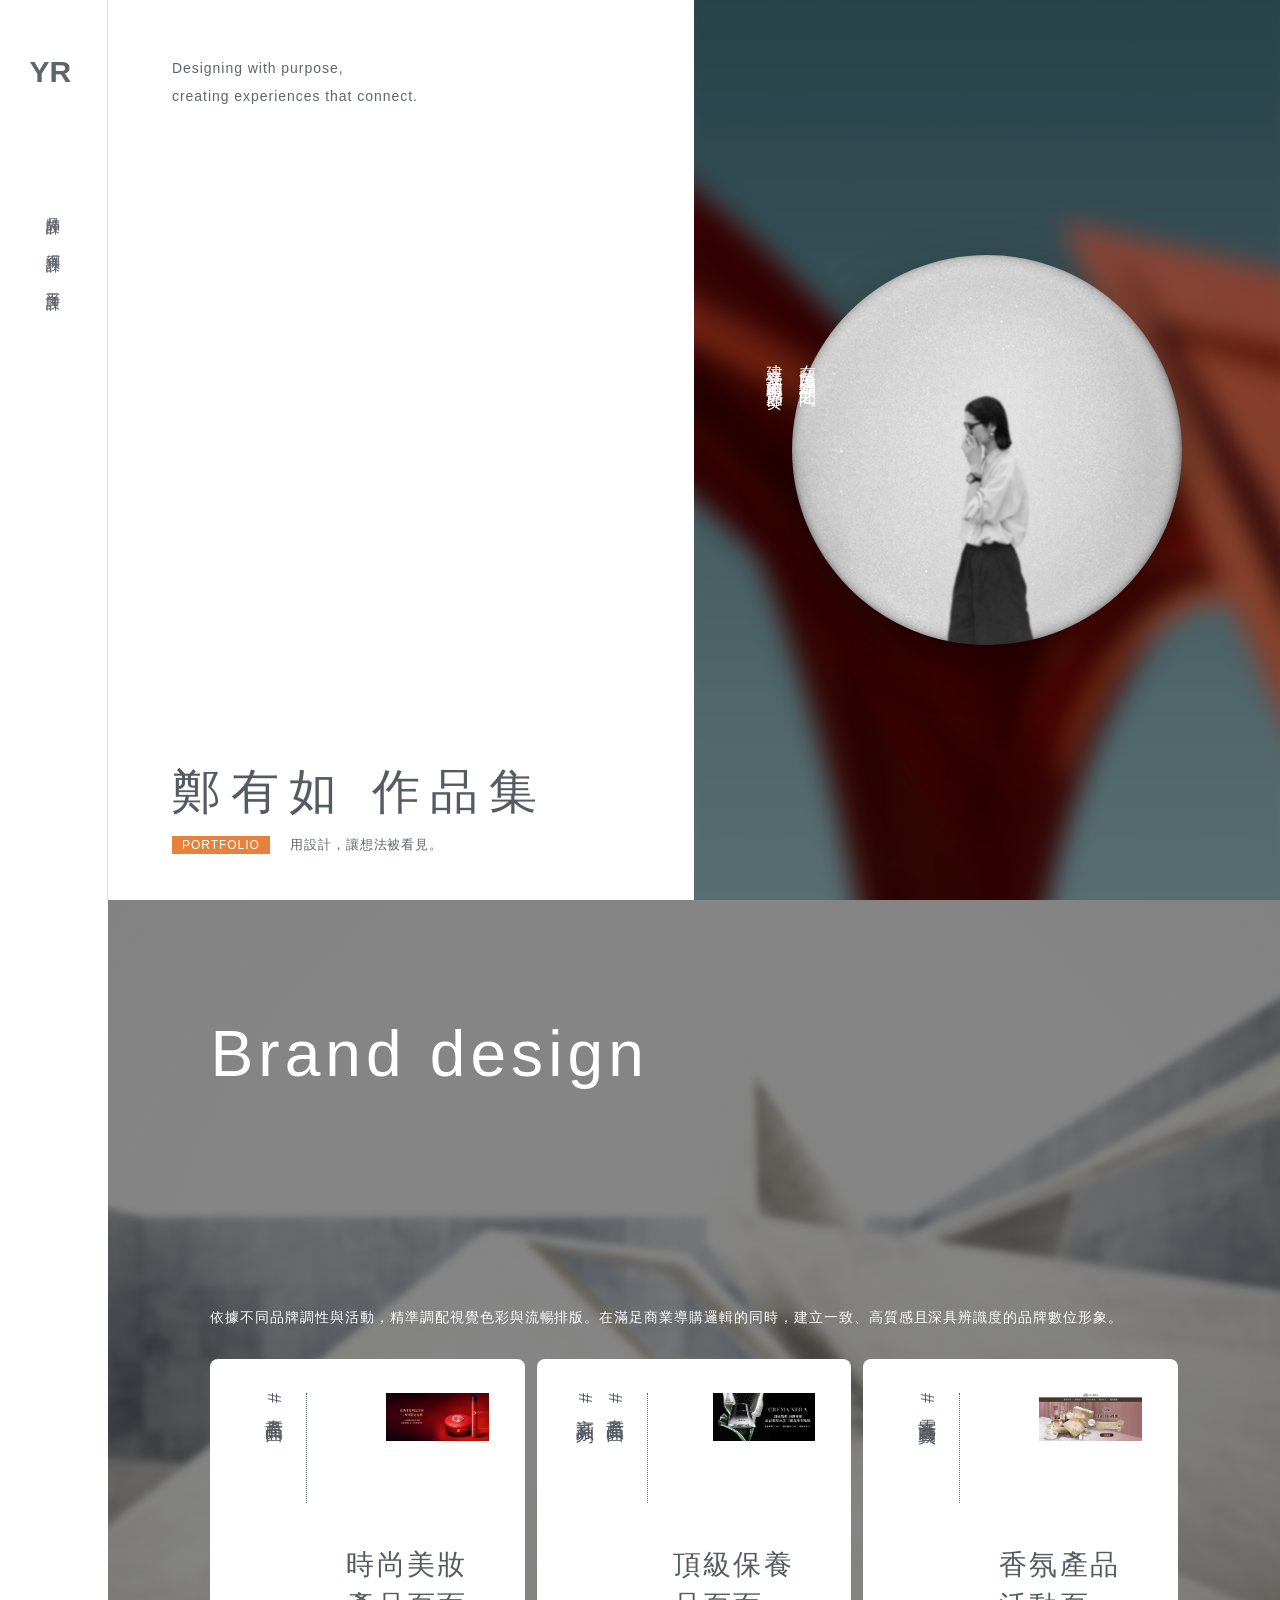
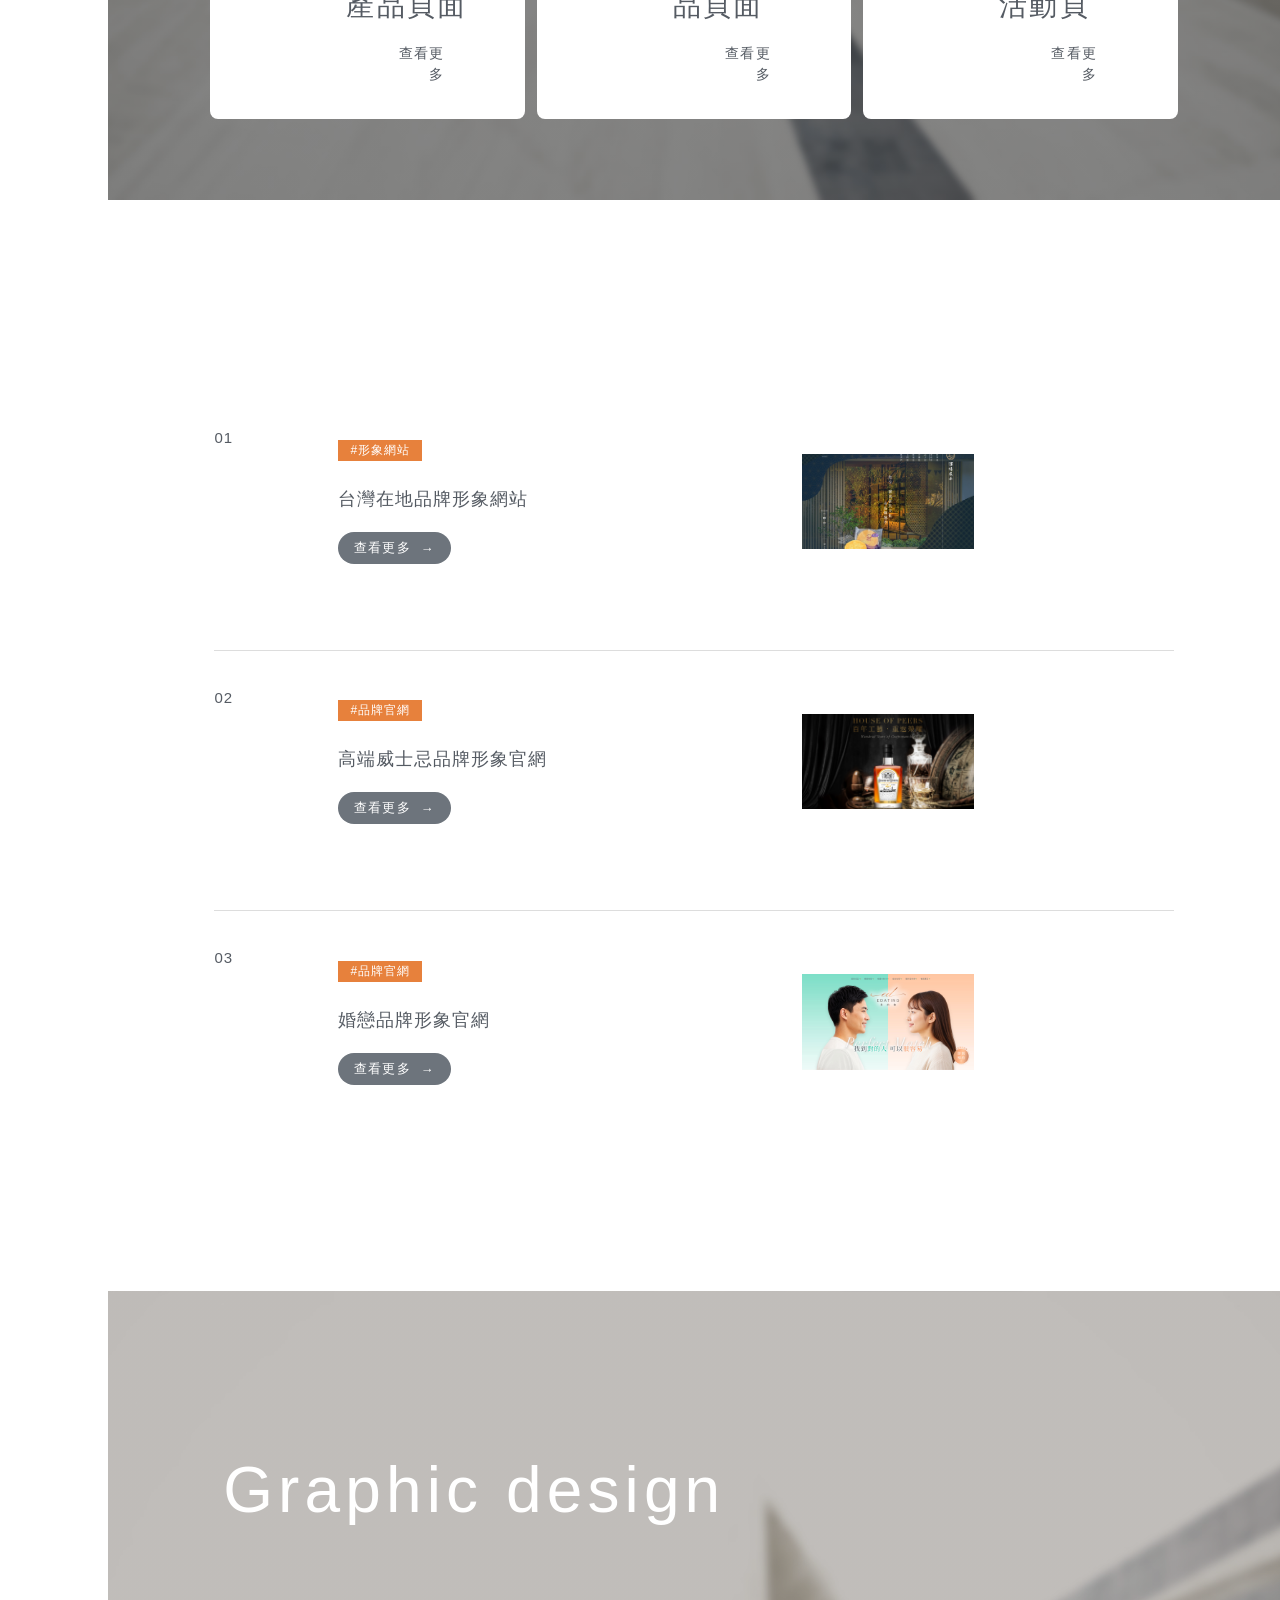
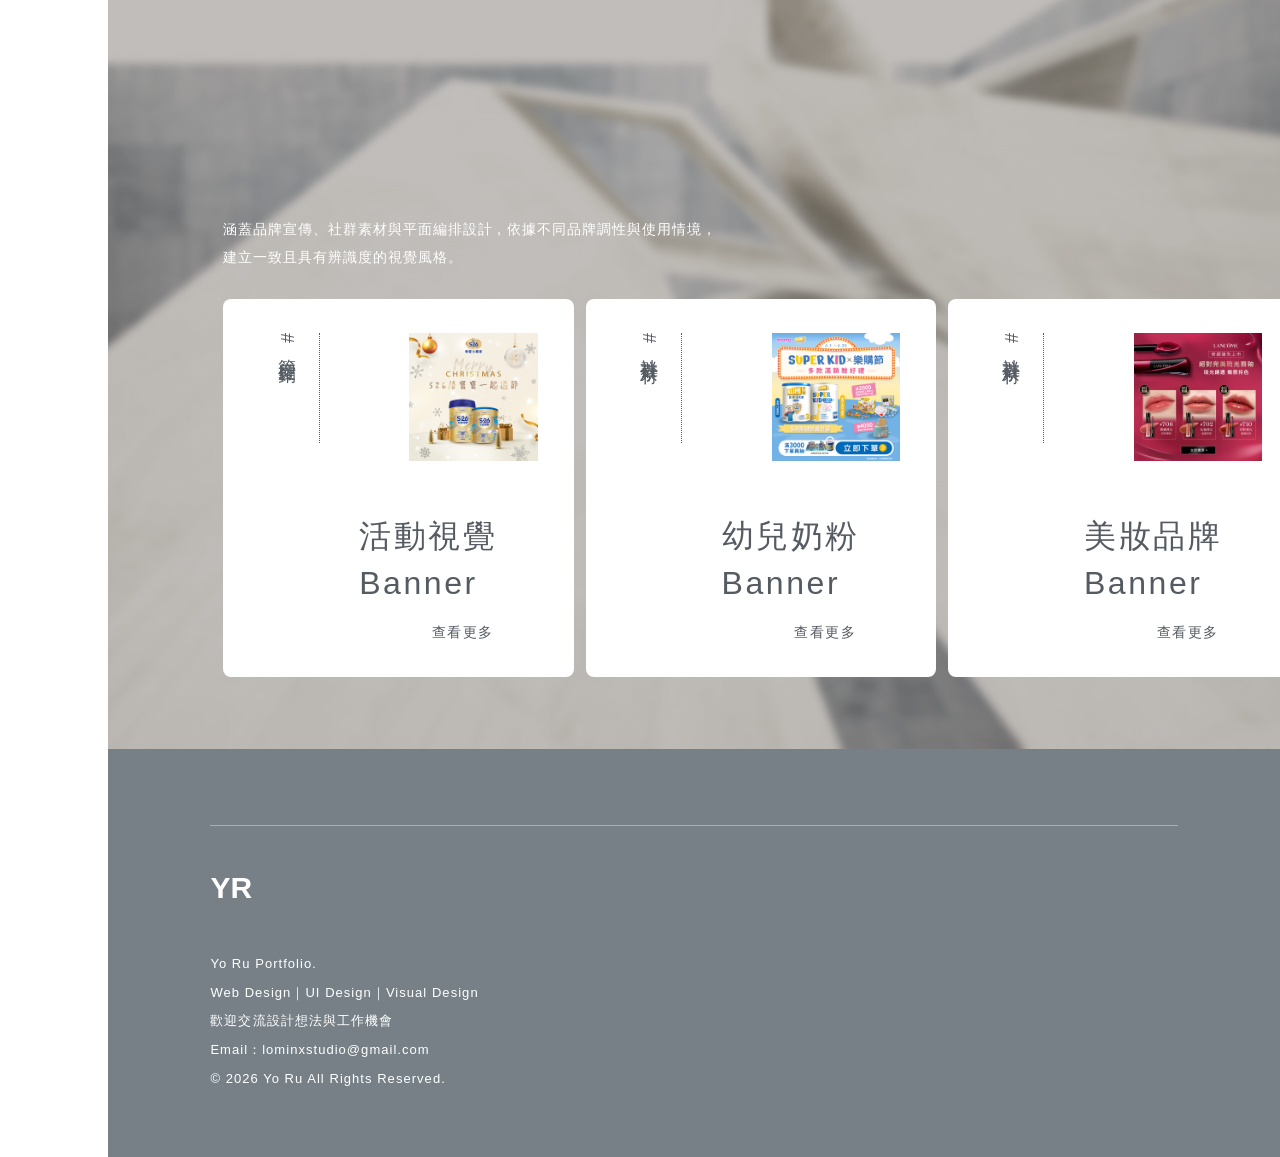
==== yoru/index.html @ e9224af8 "Add files via upload" ====
<!DOCTYPE html>
<html lang="zh-Hant">

<head>
    <meta charset="UTF-8" />
    <meta name="viewport" content="width=device-width, initial-scale=1.0" />
    <title>Yo Ru Portfolio</title>
    <link rel="stylesheet" href="css/framework.css">
    <link rel="stylesheet" href="css/home.css">
</head>

<body>
    <!-- Framework: Side Menu -->
    <aside class="side-nav">
        <div class="side-logo" aria-label="YR logo">
            <img src="../images/logo.svg" alt="YR" onerror="this.style.display='none'; this.nextElementSibling.style.display='inline-flex';">
            <span class="side-logo__fallback" style="display:none;">YR</span>
        </div>

        <nav class="side-nav__links">
            <a href="#brand-design">品牌設計</a>
            <a href="#web-design">網頁設計</a>
            <a href="#graphic-design">平面設計</a>
        </nav>

    </aside>

    <main class="page">
        <!-- S1：Hero -->
        <section class="section hero" id="about">
            <div class="hero-left">
                <div class="hero-lead">
                    Designing with purpose,<br>creating experiences that connect.
                </div>

                <div class="hero-logo">鄭有如 作品集</div>

                <div class="hero-info">
                    <b>PORTFOLIO</b>
                    <span>用設計，讓想法被看見。</span>
                </div>

                <div class="hero-about">
                    <h1 class="hero-about__title">
                        專注細節與美感的<br>網頁設計師
                    </h1>

                    <p>
                        我是一名專注於品牌視覺與網頁設計的設計師，擅長將美感與使用者體驗結合，打造兼具視覺吸引力與功能性的頁面。
                    </p>

                    <p>
                        熟悉 HTML、CSS 與基礎前端切版，能依照品牌調性規劃網頁版型、動態效果與互動細節，重視畫面的節奏感與整體一致性。
                    </p>

                    <p>
                        除了設計本身，我也持續學習 UI／UX、motion design 與數位趨勢，希望讓作品不只好看，更能有效傳達品牌價值。面對工作，我重視溝通與細節，並持續精進自己的技術與設計思維。
                    </p>
                </div>
            </div>

            <div class="hero-visual">
                <div class="hero-copy-vertical">
                    在留白與細節之間，<br>建立舒適的視覺節奏。
                </div>

                <div class="hero-main-img" aria-label="main visual"></div>
            </div>
        </section>

        <!-- S2：Brand design -->
        <section class="section design-section brand-design fade-up" id="brand-design">
            <h2 class="design-section__title">Brand design</h2>

            <div>
                <div class="design-section__desc fade-up">
                    依據不同品牌調性與活動，精準調配視覺色彩與流暢排版。在滿足商業導購邏輯的同時，建立一致、高質感且深具辨識度的品牌數位形象。
                </div>

                <div class="design-card-list" aria-label="Brand design list">
                    <!-- 01 -->
                    <article class="brand-card info-card fade-up" data-popup-mode="long" data-popup-title="時尚美妝產品頁面" data-popup-tags="#產品頁面" data-popup-price="時尚美妝產品頁面" data-popup-address="" data-popup-img="images/brand-01.jpg" data-popup-text="以品牌經典紅色作為主視覺核心，延伸產品特色與高級彩妝形象，規劃完整的頁面架構。透過產品展示、色號導覽、形象視覺與影片內容的整合，建立清晰的瀏覽動線，提升品牌識別度與產品吸引力。">
                        <div class="info-card__tags brand-card__tags">#產品頁面</div>
                        <div class="info-card__body brand-card__body">
                            <button type="button" class="info-card__image brand-card__image" data-popup-open aria-label="時尚美妝產品頁面 查看更多">
                                <img src="images/brand-cover-01.jpg" alt="時尚美妝產品頁面">
                            </button>
                            <div class="info-card__title brand-card__title">時尚美妝產品頁面</div>
                            <!-- <div class="info-card__meta brand-card__meta"></div> -->
                            <button type="button" class="info-card__link brand-card__link" data-popup-open>
                                查看更多<span class="info-card__link-icon">→</span>
                            </button>
                        </div>
                    </article>
                    <!-- 02 -->
                    <article class="brand-card info-card fade-up" data-popup-mode="long" data-popup-title="頂級保養品頁面" data-popup-tags="#產品頁面&#10;#高訂系列" data-popup-price="頂級保養品頁面" data-popup-address="" data-popup-img="images/brand-02.jpg" data-popup-text="整體以尊爵黑為主調，融合充滿科技感的流線綠光，完美襯托出品牌的高奢質感。從產品、核心成分與膠原數據的科學實證，到模特兒立體拉提的視覺化呈現，將醫學數據轉為質感視覺，精準擊中高端客群。">
                        <div class="info-card__tags brand-card__tags">#產品頁面<br>#高訂系列</div>
                        <div class="info-card__body brand-card__body">
                            <button type="button" class="info-card__image brand-card__image" data-popup-open aria-label="頂級保養品頁面 查看更多">
                                <img src="images/brand-cover-02.jpg" alt="頂級保養品頁面">
                            </button>
                            <div class="info-card__title brand-card__title">頂級保養品頁面</div>
                            <!-- <div class="info-card__meta brand-card__meta"></div> -->
                            <button type="button" class="info-card__link brand-card__link" data-popup-open>
                                查看更多<span class="info-card__link-icon">→</span>
                            </button>
                        </div>
                    </article>
                    <!-- 03 -->
                    <article class="brand-card info-card fade-up" data-popup-mode="long" data-popup-title="香氛產品活動頁" data-popup-tags="#電商活動頁" data-popup-price="香氛產品活動頁" data-popup-address="" data-popup-img="images/brand-03.jpg" data-popup-text="視覺延續品牌古典優雅風格，以細緻花卉與柔和金調烘托奢華感。排版採清晰的促銷導購邏輯：從頂部強烈吸睛的 618 限時優惠，到中段強打組合推薦、經典贈禮、植系髮肌與人氣沐浴系列，並透過統一的「立即搶購」按鈕優化使用者路徑，兼顧美感與實用導購。">
                        <div class="info-card__tags brand-card__tags">#電商活動頁</div>
                        <div class="info-card__body brand-card__body">
                            <button type="button" class="info-card__image brand-card__image" data-popup-open aria-label="香氛產品活動頁 查看更多">
                                <img src="images/brand-cover-03.jpg" alt="香氛產品活動頁">
                            </button>
                            <div class="info-card__title brand-card__title">香氛產品活動頁</div>
                            <!-- <div class="info-card__meta brand-card__meta"></div> -->
                            <button type="button" class="info-card__link brand-card__link" data-popup-open>
                                查看更多<span class="info-card__link-icon">→</span>
                            </button>
                        </div>
                    </article>
                </div>
            </div>
        </section>

        <!-- S3：Web design -->
        <section class="section design-section web-design" id="web-design">
            <h2 class="design-section__title fade-up">Web design</h2>

            <div class="web-design__panel">
                <!-- 01 -->
                <article class="web-work fade-up" data-popup-mode="long" data-popup-title="Web design 03" data-popup-tags="#形象網站" data-popup-price="台灣在地品牌形象網站" data-popup-address="" data-popup-img="images/project-01.jpg" data-popup-text="以深邃的藍色調搭配質感金調，烘托品牌深厚內斂的在地文化意蘊。排版由品牌概述、字體與色彩規範等設計系統切入，接續桌機與手機版的完整呈現。流暢的圖文錯落編排，在傳遞傳統與現代交融的品牌故事時，更建立起兼具美感與一致性的數位品牌形象。">
                    <div class="web-work__num">01</div>

                    <div class="web-work__text">
                        <div class="web-work__tag">#形象網站</div>
                        <div class="web-work__name">台灣在地品牌形象網站</div>
                        <a href="#" class="web-work__more" data-popup-open aria-label="台灣在地品牌形象網站 查看更多">查看更多<span>→</span></a>
                    </div>

                    <div class="web-work__media">
                        <!-- <div class="web-work__location"></div> -->
                        <div class="web-work__images">
                            <img src="images/project-cover-01.jpg" alt="台灣在地品牌形象網站封面">

                        </div>
                    </div>
                </article>

                <!-- 02 -->
                <article class="web-work fade-up" data-popup-mode="long" data-popup-title="Web design 02" data-popup-tags="#品牌官網" data-popup-price="高端威士忌品牌形象官網" data-popup-address="" data-popup-img="images/project-02.jpg" data-popup-text="以深色劇院式場景結合金色細節，營造尊貴神秘的品牌氛圍。透過品牌起源、釀造工藝、風味特色與產品展示等區塊，引導使用者深入認識威士忌文化。整體視覺以高質感攝影與典雅排版呈現，強化品牌價值與收藏級精品形象，提升瀏覽體驗與購買意願。">
                    <div class="web-work__num">02</div>

                    <div class="web-work__text">
                        <div class="web-work__tag">#品牌官網</div>
                        <div class="web-work__name">高端威士忌品牌形象官網</div>
                        <a href="#" class="web-work__more" data-popup-open aria-label="高端威士忌品牌形象官網 查看更多">查看更多<span>→</span></a>
                    </div>

                    <div class="web-work__media">
                        <!-- <div class="web-work__location"></div> -->
                        <div class="web-work__images">
                            <img src="images/project-cover-02.jpg" alt="高端威士忌品牌形象官網封面">
                        </div>
                    </div>
                </article>
                <!-- 03 -->
                <article class="web-work fade-up" data-popup-mode="long" data-popup-title="Web design 01" data-popup-tags="#品牌官網" data-popup-price="婚戀品牌形象官網" data-popup-address="" data-popup-img="images/project-03.jpg" data-popup-text="以柔和的莫蘭迪色系與大量留白作為視覺基調，結合會員服務、活動資訊與品牌理念，打造兼具信任感與親和力的婚戀品牌官網。透過清晰的資訊架構與舒適的瀏覽節奏，提升使用者對品牌的認同與服務理解。">
                    <div class="web-work__num">03</div>

                    <div class="web-work__text">
                        <div class="web-work__tag">#品牌官網</div>
                        <div class="web-work__name">婚戀品牌形象官網</div>
                        <a href="#" class="web-work__more" data-popup-open aria-label="婚戀品牌形象官網 查看更多">查看更多<span>→</span></a>
                    </div>

                    <div class="web-work__media">
                        <!-- <div class="web-work__location"></div> -->
                        <div class="web-work__images">
                            <img src="images/project-cover-03.jpg" alt="婚戀品牌形象官網封面">
                        </div>
                    </div>
                </article>


            </div>
        </section>

        <!-- S4：Graphic design -->
        <section class="section design-section banner-design" id="graphic-design">
            <h2 class="design-section__title fade-up">Graphic design</h2>

            <div class="design-section__desc fade-up">
                涵蓋品牌宣傳、社群素材與平面編排設計，依據不同品牌調性與使用情境，<br>建立一致且具有辨識度的視覺風格。
            </div>

            <div class="banner-design__carousel" aria-label="Graphic design slider">
                <div class="banner-design__list">
                    <!-- 01 -->
                    <article class="banner-card info-card fade-up" data-popup-title="活動視覺 Banner" data-popup-tags="#節慶行銷" data-popup-price="活動視覺 Banner" data-popup-address="" data-popup-img="images/banner-01.jpg" data-popup-text="運用品牌代表性的金色系結合聖誕節慶元素，建立高質感且溫暖的視覺氛圍。透過產品主體聚焦、留白配置與層次化裝飾素材，提升畫面閱讀性，同時強化品牌形象。">
                        <div class="info-card__tags banner-card__tags">#節慶行銷</div>
                        <div class="info-card__body banner-card__body">
                            <button type="button" class="info-card__image banner-card__image" data-popup-open aria-label="活動視覺 Banner 查看更多">
                                <img src="images/banner-01.jpg" alt="活動視覺 Banner">
                            </button>
                            <div class="info-card__title banner-card__title">活動視覺 Banner</div>
                            <!-- <div class="info-card__meta banner-card__meta">Campaign visual</div> -->
                            <button type="button" class="info-card__link banner-card__link" data-popup-open>
                                查看更多<span class="info-card__link-icon">→</span>
                            </button>
                        </div>
                    </article>
                    <!-- 02 -->
                    <article class="banner-card info-card fade-up" data-popup-title="幼兒奶粉 Banner" data-popup-tags="#社群素材" data-popup-price="幼兒奶粉 Banner" data-popup-address="" data-popup-img="images/banner-02.jpg" data-popup-text="以柔和配色與乾淨編排，建立安心、溫和的母嬰品牌形象。">
                        <div class="info-card__tags banner-card__tags">#社群素材</div>
                        <div class="info-card__body banner-card__body">
                            <button type="button" class="info-card__image banner-card__image" data-popup-open aria-label="幼兒奶粉 Banner 查看更多">
                                <img src="images/banner-02.jpg" alt="幼兒奶粉 Banner">
                            </button>
                            <div class="info-card__title banner-card__title">幼兒奶粉 Banner</div>
                            <!-- <div class="info-card__meta banner-card__meta">Campaign visual</div> -->
                            <button type="button" class="info-card__link banner-card__link" data-popup-open>
                                查看更多<span class="info-card__link-icon">→</span>
                            </button>
                        </div>
                    </article>
                    <!-- 03 -->
                    <article class="banner-card info-card fade-up" data-popup-title="美妝品牌 Banner" data-popup-tags="#社群素材" data-popup-price="美妝品牌 Banner" data-popup-address="" data-popup-img="images/banner-03.jpg" data-popup-text="以產品主色延伸整體視覺氛圍，透過產品聚焦、資訊編排與層級規劃，強化活動訊息傳達，提升品牌辨識度與購買意願。">
                        <div class="info-card__tags banner-card__tags">#社群素材</div>
                        <div class="info-card__body banner-card__body">
                            <button type="button" class="info-card__image banner-card__image" data-popup-open aria-label="美妝品牌 Banner 查看更多">
                                <img src="images/banner-03.jpg" alt="美妝品牌 Banner">
                            </button>
                            <div class="info-card__title banner-card__title">美妝品牌 Banner</div>
                            <!-- <div class="info-card__meta banner-card__meta">SNS advertising</div> -->
                            <button type="button" class="info-card__link banner-card__link" data-popup-open>
                                查看更多<span class="info-card__link-icon">→</span>
                            </button>
                        </div>
                    </article>
                </div>

                <div class="banner-slider-controls" aria-label="Graphic design slider controls">
                    <button type="button" class="banner-slider-btn" data-banner-prev aria-label="上一則">←</button>
                    <button type="button" class="banner-slider-btn" data-banner-next aria-label="下一則">→</button>
                </div>
            </div>
        </section>

        <!-- S5：Framework: Footer -->
        <footer class="footer" id="contact">
            <div class="footer__inner">
                <div class="footer__logo">

                    <img src="../images/logo.svg" alt="YR" onerror="this.style.display='none'; this.nextElementSibling.style.display='inline-flex';">
                    <span class="side-logo__fallback" style="display:none;">YR</span>
                </div>

                <p class="footer__small">Yo Ru Portfolio.</p>

                <p class="footer__small">Web Design｜UI Design｜Visual Design</p>

                <p class="footer__small">歡迎交流設計想法與工作機會</p>

                <p class="footer__small">Email：lominxstudio@gmail.com</p>

                <p class="footer__small">© 2026 Yo Ru All Rights Reserved.</p>

            </div>
        </footer>
    </main>

    <div class="popup" id="designPopup" aria-hidden="true" role="dialog" aria-modal="true" aria-labelledby="designPopupTitle">
        <div class="popup__overlay" data-popup-close></div>
        <div class="popup__panel" role="document">
            <button type="button" class="popup__close" data-popup-close aria-label="關閉">×</button>
            <div class="popup__grid">
                <img class="popup__img" src="" alt="">
                <div class="popup__body">
                    <div class="popup__tag"></div>
                    <div class="popup__title" id="designPopupTitle"></div>
                    <div class="popup__meta"></div>
                    <div class="popup__text"></div>
                </div>
            </div>
        </div>
    </div>

    <button type="button" class="back-to-top" aria-label="回到最上方">↑</button>

    <script>
        const hero = document.querySelector(".hero");

        function toggleHeroAbout() {
            if (!hero) return;
            const y = window.scrollY || window.pageYOffset;
            hero.classList.toggle("is-open", y > 80);
        }

        window.addEventListener("scroll", toggleHeroAbout, {
            passive: true
        });
        toggleHeroAbout();

        const fadeItems = document.querySelectorAll(".fade-up");
        fadeItems.forEach((item) => item.classList.add("is-show"));

        if ("IntersectionObserver" in window) {
            const fadeObserver = new IntersectionObserver((entries) => {
                entries.forEach((entry) => {
                    if (entry.isIntersecting) entry.target.classList.add("is-show");
                });
            }, {
                threshold: 0.18
            });

            fadeItems.forEach((item) => fadeObserver.observe(item));
        }

        const popup = document.getElementById("designPopup");
        const popupImg = popup ? popup.querySelector(".popup__img") : null;
        const popupTag = popup ? popup.querySelector(".popup__tag") : null;
        const popupTitle = popup ? popup.querySelector(".popup__title") : null;
        const popupMeta = popup ? popup.querySelector(".popup__meta") : null;
        const popupText = popup ? popup.querySelector(".popup__text") : null;

        function setPopupText(el, value) {
            if (!el) return;
            el.textContent = value || "";
        }

        const detailCardSelector = ".info-card, .web-work[data-popup-title]";

        function openDetailPopup(card) {
            if (!popup || !card) return;

            const isLong = card.dataset.popupMode === "long";
            popup.classList.toggle("popup--long", isLong);

            if (popupImg) {
                const cardImage = card.querySelector("img");
                const fallbackImgSrc = cardImage ? cardImage.getAttribute("src") : "";
                popupImg.src = card.dataset.popupImg || fallbackImgSrc || "";
                popupImg.alt = card.dataset.popupTitle || "詳細画像";
            }

            setPopupText(popupTag, card.dataset.popupTags);
            setPopupText(popupTitle, card.dataset.popupPrice || card.dataset.popupTitle);
            setPopupText(popupMeta, card.dataset.popupAddress);
            setPopupText(popupText, card.dataset.popupText);

            popup.classList.add("is-open");
            popup.setAttribute("aria-hidden", "false");
            document.body.classList.add("is-modal-open");
        }

        function closeDetailPopup() {
            if (!popup) return;
            popup.classList.remove("is-open", "popup--long");
            popup.setAttribute("aria-hidden", "true");
            document.body.classList.remove("is-modal-open");
        }

        document.addEventListener("click", (event) => {
            const closeBtn = event.target.closest("[data-popup-close]");
            if (closeBtn) {
                event.preventDefault();
                closeDetailPopup();
                return;
            }

            const trigger = event.target.closest("[data-popup-open]");
            if (trigger) {
                event.preventDefault();
                const card = trigger.closest(detailCardSelector);
                openDetailPopup(card);
                return;
            }

            const card = event.target.closest(detailCardSelector);
            if (card && !event.target.closest("a, .banner-slider-btn")) {
                event.preventDefault();
                openDetailPopup(card);
            }
        });

        document.addEventListener("keydown", (event) => {
            if (event.key === "Escape") closeDetailPopup();
        });

        const bannerList = document.querySelector(".banner-design__list");
        const bannerPrev = document.querySelector("[data-banner-prev]");
        const bannerNext = document.querySelector("[data-banner-next]");

        function slideBanner(direction) {
            if (!bannerList) return;
            const card = bannerList.querySelector(".banner-card");
            const cardWidth = card ? card.getBoundingClientRect().width + 14 : bannerList.clientWidth * .86;
            bannerList.scrollBy({
                left: direction * cardWidth,
                behavior: "smooth"
            });
        }

        if (bannerPrev) {
            bannerPrev.addEventListener("click", (event) => {
                event.preventDefault();
                event.stopPropagation();
                slideBanner(-1);
            });
        }

        if (bannerNext) {
            bannerNext.addEventListener("click", (event) => {
                event.preventDefault();
                event.stopPropagation();
                slideBanner(1);
            });
        }

        const backToTop = document.querySelector(".back-to-top");

        function toggleBackToTop() {
            if (!backToTop) return;
            backToTop.classList.toggle("is-show", window.scrollY > 420);
        }

        window.addEventListener("scroll", toggleBackToTop, {
            passive: true
        });
        toggleBackToTop();

        if (backToTop) {
            backToTop.addEventListener("click", () => {
                window.scrollTo({
                    top: 0,
                    behavior: "smooth"
                });
            });
        }
    </script>
</body>

</html>
---- yoru/css/framework.css ----
:root {
    --side-w: 108px;
    --gray: #5f656d;
    --light-gray: #f4f4f4;
    --line: #dddddd;
    --footer: #778087;
    --dark: #1e2226;
    --radius: 8px;
}

* {
    box-sizing: border-box;
}

html {
    scroll-behavior: smooth;
}

body {
    margin: 0;
    font-family: "Noto Sans TC", "Noto Sans JP", "Microsoft JhengHei", sans-serif;
    color: var(--gray);
    background: #fff;
    letter-spacing: 0.06em;
}

::selection {
    /* background: #e7813c; */
    background: #e8965f;
    color: #fff;
    text-shadow: none;
}

::-moz-selection {
    /* background: #e7813c; */
    background: #e8965f;
    color: #fff;
    text-shadow: none;
}

a {
    color: inherit;
    text-decoration: none;
}

img {
    max-width: 100%;
    display: block;
}

button {
    font: inherit;
    color: inherit;
}


/* =========================
   Framework: side navigation
========================= */

.side-nav {
    position: fixed;
    inset: 0 auto 0 0;
    width: var(--side-w);
    background: rgba(255, 255, 255, .9);
    border-right: 1px solid var(--line);
    z-index: 50;
    display: flex;
    flex-direction: column;
    align-items: center;
}

.side-logo {
    width: auto;
    margin-top: 48px;
}

.side-logo img {
    width: 100%;
    height: auto;
}

.side-logo__fallback {
    width: 48px;
    height: 48px;
    /* color: var(--gray); */
    font-size: 30px;
    line-height: 48px;
    text-align: center;
    font-weight: 700;
    letter-spacing: 0;
}

.side-nav__links {
    margin-top: 110px;
    display: flex;
    flex-direction: column;
    align-items: center;
    gap: 34px;
}

.side-nav__links a {
    writing-mode: vertical-rl;
    font-size: 14px;
    line-height: 1;
    position: relative;
    transition: color .3s ease;
}

.side-nav__links a::after {
    content: "";
    position: absolute;
    right: -9px;
    top: 0;
    width: 1px;
    height: 0;
    /* background: var(--gray); */
    background: #e7813c;
    transition: height .35s ease;
}

.side-nav__links a:hover {
    color: #222;
}

.side-nav__links a:hover::after {
    height: 100%;
}


/* .line-link {
    margin-top: auto;
    margin-bottom: 42px;
    font-size: 11px;
    color: #222;
    text-align: center;
} */


/* .line-link::before {
    content: "💬";
    display: block;
    font-size: 18px;
    line-height: 1;
    margin-bottom: 6px;
} */


/* =========================
   Framework: page / footer / top button
========================= */

.page {
    padding-left: var(--side-w);
}

.section {
    min-height: 100vh;
    position: relative;
}

.footer {
    background: var(--footer);
    color: #fff;
    padding: 76px 8vw 64px;
}

.footer__inner {
    width: min(1180px, 100%);
    margin: 0 auto;
    border-top: 1px solid rgba(255, 255, 255, .36);
    padding-top: 38px;
}

.footer__logo {
    width: min(280px, 52vw);
    margin-bottom: 38px;
}

.footer__logo img {
    width: 100%;
    height: auto;
}

.footer__small {
    margin: 0;
    font-size: 13px;
    line-height: 2.2;
    letter-spacing: .08em;
    white-space: pre-line;
}

.back-to-top {
    position: fixed;
    right: 26px;
    bottom: 26px;
    width: 48px;
    height: 48px;
    border: 0;
    border-radius: 50%;
    background: #6d747c;
    color: #fff;
    font-size: 24px;
    line-height: 1;
    display: flex;
    align-items: center;
    justify-content: center;
    cursor: pointer;
    opacity: 0;
    visibility: hidden;
    transform: translateY(14px);
    transition: opacity .3s ease, visibility .3s ease, transform .3s ease;
    z-index: 80;
}

.back-to-top.is-show {
    opacity: 1;
    visibility: visible;
    transform: translateY(0);
}

.back-to-top:hover {
    transform: translateY(-3px);
}

@media (max-width: 1180px) {
     :root {
        --side-w: 84px;
    }
}

@media (max-width: 900px) {
     :root {
        --side-w: 0px;
    }
    .side-nav {
        width: 100%;
        height: 64px;
        flex-direction: row;
        justify-content: flex-start;
        gap: 26px;
        padding: 0 22px;
        border-right: 0;
        border-bottom: 1px solid var(--line);
    }
    .side-logo {
        width: 92px;
        margin-top: 0;
        flex: 0 0 auto;
    }
    .side-nav__links {
        margin-top: 0;
        flex-direction: row;
        justify-content: flex-end;
        gap: 16px;
        flex: 1;
        overflow-x: auto;
        white-space: nowrap;
        scrollbar-width: none;
    }
    .side-nav__links::-webkit-scrollbar {
        display: none;
    }
    .side-nav__links a {
        writing-mode: initial;
        font-size: 12px;
    }
    .side-nav__links a::after {
        right: auto;
        left: 0;
        top: auto;
        bottom: -6px;
        width: 0;
        height: 1px;
    }
    .side-nav__links a:hover::after {
        width: 100%;
        height: 1px;
    }
    /* .line-link {
        display: none;
    } */
    .page {
        padding-left: 0;
        padding-top: 64px;
    }
    .footer {
        padding: 58px 24px 52px;
    }
    /* 增加 */
    .side-nav {
        position: fixed;
        left: 0;
        top: 0;
        z-index: 9999;
        pointer-events: auto;
    }
    .side-nav__links {
        position: relative;
        z-index: 10000;
        pointer-events: auto;
    }
    .side-nav__links a {
        display: block;
        pointer-events: auto;
        padding: 10px 0;
    }
    .page {
        position: relative;
        z-index: 1;
    }
}

@media (max-width: 560px) {
    .side-nav {
        gap: 14px;
        padding: 0 16px;
    }
    .side-logo {
        width: 78px;
    }
    .side-nav__links {
        gap: 14px;
    }
    .side-nav__links a:nth-child(n+4) {
        display: none;
    }
    .back-to-top {
        right: 18px;
        bottom: 18px;
        width: 44px;
        height: 44px;
    }
    .footer__logo {
        margin-left: auto;
        margin-right: auto;
    }
    .footer__small {
        text-align: center;
    }
}
---- yoru/css/home.css ----
:root {
    --hero-blur: url("../images/hero-blur.jpg");
    --hero-clear: url("../images/hero-clear.jpg");
    --brand-bg: url("../images/project-bg.jpg");
    --web-bg: url("../images/project-bg.jpg");
    --banner-bg: url("../images/place-bg.jpg");
}

.btn-pill {
    display: inline-flex;
    align-items: center;
    justify-content: space-between;
    min-width: 330px;
    height: 56px;
    padding: 0 28px;
    border-radius: 999px;
    background: #6d747c;
    color: #fff;
    font-size: 14px;
    letter-spacing: .08em;
}

.btn-pill span:last-child {
    width: 28px;
    height: 20px;
    border-radius: 999px;
    background: #fff;
    color: #6d747c;
    display: inline-flex;
    align-items: center;
    justify-content: center;
    font-size: 14px;
}


/* =========================
   Hero
========================= */

.hero {
    height: 100vh;
    display: grid;
    grid-template-columns: 50% 50%;
    overflow: hidden;
}

.hero-left {
    position: relative;
    padding: 54px 7vw 80px 5vw;
    background: #fff;
}

.hero-lead {
    font-size: 14px;
    line-height: 2;
    transition: opacity .7s ease, transform .7s ease;
}

.hero-logo {
    position: absolute;
    left: 5vw;
    bottom: 84px;
    /* font-size: clamp(44px, 6vw, 80px); */
    font-size: clamp(32px, 4.8vw, 48px);
    font-weight: 300;
    letter-spacing: .22em;
    color: #555b63;
    line-height: 1;
    transition: opacity .7s ease, transform .7s ease;
}

.hero-info {
    position: absolute;
    left: 5vw;
    bottom: 46px;
    display: flex;
    gap: 20px;
    align-items: center;
    font-size: 13px;
    transition: opacity .7s ease, transform .7s ease;
}

.hero-info b {
    /* background: #5f656d; */
    background: #e7813c;
    color: #fff;
    padding: 2px 10px;
    font-weight: 400;
    font-size: 12px;
}

.hero-about {
    position: absolute;
    left: 17vw;
    top: 22vh;
    width: min(420px, 48vw);
    opacity: 0;
    transform: translateY(36px);
    pointer-events: none;
    transition: opacity .8s ease, transform .8s ease;
}

.hero-about__title {
    font-size: clamp(22px, 2vw, 32px);
    font-weight: 400;
    line-height: 1.9;
    letter-spacing: .12em;
    margin: 0 0 58px;
    color: #555b63;
}

.hero-about__title span {
    display: block;
}

.hero-about p {
    font-size: 14px;
    line-height: 2.25;
    margin: 0 0 28px;
}

.hero.is-open .hero-lead,
.hero.is-open .hero-logo,
.hero.is-open .hero-info {
    opacity: 0;
    transform: translateY(-28px);
    pointer-events: none;
}

.hero.is-open .hero-about {
    opacity: 1;
    transform: translateY(0);
    pointer-events: auto;
}

.hero-visual {
    position: relative;
    overflow: hidden;
    min-height: 100vh;
    display: flex;
    align-items: center;
    justify-content: center;
    color: #fff;
}

.hero-visual::before {
    content: "";
    position: absolute;
    inset: 0;
    background-image: url(../images/kv-01.jpg);
    background-size: cover;
    background-position: center;
    filter: blur(12px);
    transform: scale(1.08);
}

.hero-visual::after {
    content: "";
    position: absolute;
    inset: 0;
    background: rgba(0, 0, 0, .48);
}

.hero-copy-vertical {
    position: absolute;
    left: 11%;
    top: 42%;
    transform: translateY(-50%);
    z-index: 9;
    writing-mode: vertical-rl;
    font-size: 17px;
    line-height: 1.95;
    letter-spacing: .22em;
}

.hero-main-img {
    position: relative;
    z-index: 2;
    width: min(39vw, 390px);
    aspect-ratio: 1 / 1;
    background-image: url(../images/pic.jpg);
    background-size: cover;
    background-position: center;
    border-radius: 999px;
    box-shadow: 0 20px 50px rgba(0, 0, 0, .35);
}


/* .hero-location {
    position: absolute;
    right: 7%;
    bottom: 8%;
    z-index: 2;
    font-size: 14px;
    line-height: 2;
    text-align: right;
} */


/* .hero-location::after {
    content: "";
    display: inline-block;
    width: 60px;
    height: 1px;
    background: #fff;
    margin-left: 16px;
    vertical-align: middle;
} */


/* =========================
   Shared design sections
========================= */

.design-section {
    min-height: 100vh;
    color: #fff;
}

.design-section__title {
    font-size: clamp(42px, 5vw, 72px);
    font-weight: 300;
    letter-spacing: .08em;
    margin: 0;
}

.design-section__desc {
    max-width: 980px;
    margin: 0 0 28px;
    font-size: 14px;
    line-height: 2;
    color: #fff;
}

.design-card-list {
    width: min(1320px, 100%);
    margin: 0 auto;
    display: grid;
    grid-template-columns: repeat(3, minmax(0, 1fr));
    gap: 12px;
}

.info-card {
    min-height: 360px;
    background: #fff;
    color: #555b63;
    border-radius: 8px;
    padding: 34px 36px;
    display: grid;
    grid-template-columns: 72px minmax(0, 1fr);
    gap: 28px;
    align-items: start;
    transition: background-color .35s ease, color .35s ease, transform .35s ease, box-shadow .35s ease;
}

.info-card:hover {
    /* background: #778087; */
    background: #e7813c;
    color: #fff;
    transform: translateY(-4px);
    box-shadow: 0 18px 44px rgba(0, 0, 0, .18);
}

.info-card:hover .info-card__title,
.info-card:hover .info-card__meta,
.info-card:hover .info-card__tags,
.info-card:hover .info-card__link {
    color: #fff;
}

.info-card__tags {
    writing-mode: vertical-rl;
    text-orientation: mixed;
    justify-self: center;
    align-self: start;
    padding-right: 18px;
    border-right: 1px dotted currentColor;
    font-size: 18px;
    line-height: 1.65;
    letter-spacing: .12em;
    color: #555b63;
    min-height: 110px;
}

.info-card__body {
    min-width: 0;
    height: 100%;
    display: flex;
    flex-direction: column;
}

.info-card__image {
    width: min(72%, 320px);
    margin-left: auto;
    margin-bottom: 52px;
    padding: 0;
    border: 0;
    background: transparent;
    cursor: pointer;
    overflow: hidden;
    display: block;
}

.info-card__image img {
    width: 100%;
    aspect-ratio: 2.13 / 1;
    object-fit: cover;
    transition: transform .45s ease, opacity .45s ease;
}

.info-card__image.banner-card__image img {
    aspect-ratio: 1 / 1;
}

.info-card:hover .info-card__image img,
.info-card__image:hover img {
    transform: scale(1.04);
    opacity: .86;
}

.info-card__title {
    margin-top: auto;
    margin-bottom: 16px;
    font-size: clamp(22px, 2.2vw, 36px);
    line-height: 1.45;
    letter-spacing: .08em;
    color: #555b63;
}

.info-card__meta {
    margin-bottom: 22px;
    font-size: 14px;
    line-height: 1.8;
    color: #555b63;
}

.info-card__link {
    width: min(72%, 320px);
    margin: 0 0 0 auto;
    padding: 0;
    border: 0;
    background: transparent;
    color: #555b63;
    cursor: pointer;
    display: inline-flex;
    align-items: center;
    justify-content: flex-end;
    gap: 12px;
    font-size: 14px;
    line-height: 1.5;
    letter-spacing: .1em;
    text-align: right;
    transition: transform .3s ease, opacity .3s ease;
}

.info-card__link:hover {
    opacity: .78;
    transform: translateX(4px);
}

.info-card__link-icon {
    display: inline-flex;
    align-items: center;
    justify-content: center;
    min-width: 32px;
    height: 20px;
    border-radius: 999px;
    background: currentColor;
    color: #fff;
    font-size: 13px;
    line-height: 1;
}

.info-card:hover .info-card__link-icon {
    background: #fff;
    color: #778087;
}


/* =========================
   Brand design
========================= */

.brand-design {
    padding: 13vh 8vw 9vh;
    /* background-image: linear-gradient(rgba(0, 0, 0, .48), rgba(0, 0, 0, .48)), var(--brand-bg); */
    background-image: linear-gradient(rgba(0, 0, 0, .48), rgba(0, 0, 0, .48)), url(../images/bg-01.jpg);
    background-size: cover;
    background-position: center;
    display: flex;
    flex-direction: column;
    justify-content: space-between;
}


/* =========================
   Web design
========================= */

.web-design {
    min-height: 100vh;
    padding: 0 0 120px;
    /* background: linear-gradient(rgba(0, 0, 0, .58), rgba(0, 0, 0, .58)), var(--web-bg); */
    background: linear-gradient(rgba(0, 0, 0, .78), rgba(0, 0, 0, .78)), url(../images/bg-01.jpg);
    background-size: cover;
    background-position: center top;
    background-attachment: fixed;
}

.web-design .design-section__title {
    padding: 11vh 0 2vh 8vw;
}

.web-design__panel {
    width: min(84vw, 1560px);
    margin: 0 auto;
    background: #fff;
    border-radius: var(--radius);
    padding: 0 58px;
}

.web-work {
    display: grid;
    grid-template-columns: 80px minmax(260px, 1fr) minmax(420px, 1.15fr);
    gap: 44px;
    padding: 34px 0 72px;
    border-bottom: 1px solid #ddd;
    min-height: 260px;
    align-items: center;
}

.web-work:last-child {
    border-bottom: 0;
}

.web-work__num {
    font-size: 15px;
    align-self: start;
    padding-top: 4px;
    color: #555b63;
}

.web-work__text {
    align-self: end;
    padding-bottom: 14px;
}

.web-work__tag {
    display: inline-block;
    /* background: #6d747c; */
    background: #e7813c;
    color: #fff;
    font-size: 12px;
    padding: 2px 12px;
    margin-bottom: 24px;
}

.web-work__name {
    font-size: clamp(18px, 1.4vw, 24px);
    line-height: 1.6;
    color: #555b63;
}

.web-work__more {
    margin-top: 18px;
    width: fit-content;
    min-width: 96px;
    height: 32px;
    padding: 0 16px;
    border-radius: 999px;
    background: #6d747c;
    color: #fff;
    display: inline-flex;
    align-items: center;
    justify-content: center;
    gap: 10px;
    font-size: 13px;
    letter-spacing: .08em;
    transition: opacity .3s ease, transform .3s ease;
}

.web-work__more:hover {
    opacity: .86;
    transform: translateX(3px);
}

.web-work__media {
    display: grid;
    gap: 26px;
}

.web-work__location {
    align-self: start;
    justify-self: end;
    font-size: 14px;
    margin-bottom: 34px;
}

.web-work__location::before {
    content: "●";
    font-size: 12px;
    margin-right: 10px;
}

.web-work__images {
    grid-column: 3 / 4;
    display: grid;
    grid-template-columns: 1fr 1fr;
    gap: 28px;
}

.web-work__images img {
    width: 100%;
    aspect-ratio: 1.8 / 1;
    object-fit: cover;
}


/* =========================
   Banner design
========================= */

.banner-design {
    padding: 18vh 9vw 8vh;
    /* background-image: linear-gradient(rgba(60, 50, 40, .32), rgba(60, 50, 40, .32)), var(--banner-bg); */
    background-image: linear-gradient(rgba(60, 50, 40, .32), rgba(60, 50, 40, .32)), url(../images/bg-01.jpg);
    background-size: cover;
    background-position: center;
    display: flex;
    flex-direction: column;
    justify-content: center;
}

.banner-design .design-section__title {
    margin-bottom: 32vh;
}

.banner-design__carousel {
    width: min(1320px, 84vw);
}

.banner-design__list {
    width: 100%;
    display: grid;
    grid-template-columns: repeat(3, minmax(0, 1fr));
    gap: 12px;
}

.banner-card {
    min-height: 360px;
}

.banner-card__title {
    margin-top: auto;
    font-size: clamp(26px, 2.5vw, 40px);
}

.banner-card__title small {
    font-size: 12px;
    margin-left: 4px;
}

.banner-slider-controls {
    display: none;
}


/* =========================
   Popup / Modal
========================= */

body.is-modal-open {
    overflow: hidden;
}

.popup {
    position: fixed;
    inset: 0;
    z-index: 9999;
    display: grid;
    place-items: center;
    padding: 28px;
    opacity: 0;
    visibility: hidden;
    pointer-events: none;
    transition: opacity .3s ease, visibility .3s ease;
}

.popup.is-open {
    opacity: 1;
    visibility: visible;
    pointer-events: auto;
}

.popup__overlay {
    position: absolute;
    inset: 0;
    background: rgba(30, 34, 38, .58);
    backdrop-filter: blur(4px);
}

.popup__panel {
    position: relative;
    z-index: 1;
    width: min(920px, 100%);
    max-height: calc(100vh - 56px);
    overflow: auto;
    background: #fff;
    color: #555b63;
    border-radius: 8px;
    box-shadow: 0 24px 72px rgba(0, 0, 0, .26);
}

.popup__close {
    position: sticky;
    top: 18px;
    margin-left: auto;
    margin-right: 18px;
    margin-top: 18px;
    width: 42px;
    height: 42px;
    border: 0;
    border-radius: 50%;
    background: #6d747c;
    color: #fff;
    font-size: 26px;
    line-height: 1;
    display: flex;
    align-items: center;
    justify-content: center;
    cursor: pointer;
    z-index: 2;
}

.popup__grid {
    display: grid;
    grid-template-columns: 1.15fr .85fr;
    gap: 38px;
    padding: 10px 46px 46px;
}

.popup__img {
    width: 100%;
    aspect-ratio: 1 / 1;
    object-fit: cover;
    border-radius: 4px;
}

.popup__tag {
    display: inline-block;
    margin-bottom: 24px;
    padding: 3px 12px;
    /* background: #6d747c; */
    background: #e7813c;
    color: #fff;
    font-size: 12px;
    line-height: 1.8;
    white-space: pre-line;
}

.popup__title {
    margin-bottom: 18px;
    font-size: clamp(28px, 3vw, 42px);
    letter-spacing: .06em;
}

.popup__meta {
    margin-bottom: 28px;
    font-size: 15px;
    line-height: 1.8;
}

.popup__text {
    font-size: 14px;
    line-height: 2;
}

.popup--long .popup__panel {
    width: min(1080px, 100%);
}

.popup--long .popup__grid {
    grid-template-columns: 1fr;
}

.popup--long .popup__img {
    aspect-ratio: auto;
    height: auto;
    max-height: none;
    object-fit: contain;
}


/* =========================
   Scroll Animation
========================= */

.fade-up {
    opacity: 1;
    transform: translateY(0);
    transition: opacity .8s ease, transform .8s ease;
}

.fade-up.is-show {
    opacity: 1;
    transform: translateY(0);
}


/* =========================
   RWD
========================= */

@media (max-width: 1180px) {
    .hero {
        grid-template-columns: 48% 52%;
    }
    .hero-about {
        left: 10vw;
        width: min(420px, 66vw);
    }
    .web-work {
        grid-template-columns: 60px 1fr;
    }
    .web-work__media,
    .web-work__images {
        grid-column: 2 / 3;
    }
    .web-work__location {
        grid-column: 2 / 3;
        justify-self: start;
    }
    .design-card-list,
    .banner-design__carousel {
        width: calc(100% - 48px);
    }
    .design-card-list {
        grid-template-columns: repeat(2, minmax(0, 1fr));
    }
}

@media (max-width: 900px) {
    .hero {
        height: auto;
        min-height: calc(100vh - 64px);
        grid-template-columns: 1fr;
    }
    .hero-left {
        min-height: 60vh;
        padding: 36px 24px 120px;
        order: 2;
    }
    .hero-logo,
    .hero-info {
        left: 24px;
    }
    .hero-about {
        left: 24px;
        right: 24px;
        top: 48px;
        width: auto;
    }
    .hero-about__title {
        font-size: clamp(20px, 5.6vw, 28px);
        line-height: 1.65;
        letter-spacing: .08em;
        margin-bottom: 34px;
    }
    .hero-visual {
        min-height: 64vh;
        order: 1;
    }
    .hero-main-img {
        width: min(54vw, 330px);
    }
    .hero-copy-vertical {
        left: 8%;
        font-size: 14px;
    }
    .brand-design {
        padding: 96px 24px 56px;
    }
    .web-design {
        background-attachment: scroll;
    }
    .web-design .design-section__title {
        padding: 80px 24px 22px;
    }
    .web-design__panel {
        width: calc(100% - 32px);
        padding: 0 24px;
    }
    .web-work {
        grid-template-columns: 1fr;
        gap: 18px;
        padding: 28px 0 54px;
    }
    .web-work__media,
    .web-work__images,
    .web-work__location {
        grid-column: auto;
    }
    .web-work__images {
        grid-template-columns: 1fr 1fr;
        gap: 12px;
    }
    .web-work__text {
        padding-bottom: 0;
    }
    .banner-design {
        padding: 96px 24px 64px;
    }
    .banner-design .design-section__title {
        margin-bottom: 120px;
    }
    .design-card-list,
    .banner-design__carousel {
        width: calc(100% - 32px);
    }
    .design-card-list {
        grid-template-columns: 1fr;
    }
    .info-card {
        min-height: 330px;
        grid-template-columns: 56px minmax(0, 1fr);
        gap: 20px;
        padding: 28px;
    }
    .info-card__tags {
        font-size: 16px;
        padding-right: 14px;
    }
    .info-card__image,
    .info-card__link {
        width: min(78%, 340px);
    }
    .banner-design__list {
        grid-template-columns: 1fr;
    }
    .popup__grid {
        grid-template-columns: 1fr;
        gap: 26px;
        padding: 8px 28px 34px;
    }
}

@media (max-width: 560px) {
    .hero-left {
        min-height: auto;
        padding: 32px 24px 72px;
    }
    .hero-about {
        position: relative;
        left: auto;
        right: auto;
        top: auto;
        width: auto;
        opacity: 1;
        transform: none;
        pointer-events: auto;
    }
    .hero.is-open .hero-about {
        transform: none;
    }
    .hero-about__title {
        font-size: 22px;
        line-height: 1.75;
        margin-bottom: 28px;
    }
    .hero-about p {
        font-size: 13px;
        line-height: 2;
    }
    .hero-main-img {
        width: 68vw;
    }
    .hero-copy-vertical {
        left: 6%;
    }
    .btn-pill {
        min-width: 100%;
    }
    .design-card-list {
        width: calc(100% - 28px);
        gap: 14px;
    }
    .design-section__desc {
        font-size: 13px;
    }
    .info-card {
        min-height: 330px;
        grid-template-columns: 46px minmax(0, 1fr);
        gap: 16px;
        padding: 24px 22px;
    }
    .info-card__tags {
        font-size: 15px;
        padding-right: 12px;
        min-height: 96px;
    }
    .info-card__image,
    .info-card__link {
        width: 100%;
    }
    .info-card__image {
        margin-bottom: 40px;
    }
    .info-card__title {
        font-size: 22px;
    }
    .web-work__images {
        grid-template-columns: 1fr;
    }
    .banner-design__carousel {
        width: 100%;
    }
    .banner-design__list {
        display: flex;
        grid-template-columns: none;
        gap: 14px;
        overflow-x: auto;
        scroll-snap-type: x mandatory;
        scroll-behavior: smooth;
        padding: 0 24px 12px 0;
        scrollbar-width: none;
    }
    .banner-design__list::-webkit-scrollbar {
        display: none;
    }
    .banner-design__list .banner-card {
        flex: 0 0 84%;
        scroll-snap-align: start;
    }
    .banner-slider-controls {
        display: flex;
        justify-content: flex-end;
        gap: 10px;
        margin-top: 14px;
    }
    .banner-slider-btn {
        width: 40px;
        height: 40px;
        border: 1px solid rgba(255, 255, 255, .68);
        border-radius: 50%;
        background: rgba(255, 255, 255, .92);
        color: #6d747c;
        cursor: pointer;
    }
    .popup {
        padding: 16px;
    }
    .popup__panel {
        max-height: calc(100vh - 32px);
    }
    .popup__close {
        top: 12px;
        width: 38px;
        height: 38px;
        margin-right: 12px;
        margin-top: 12px;
    }
    .popup__grid {
        padding: 6px 20px 28px;
    }
}
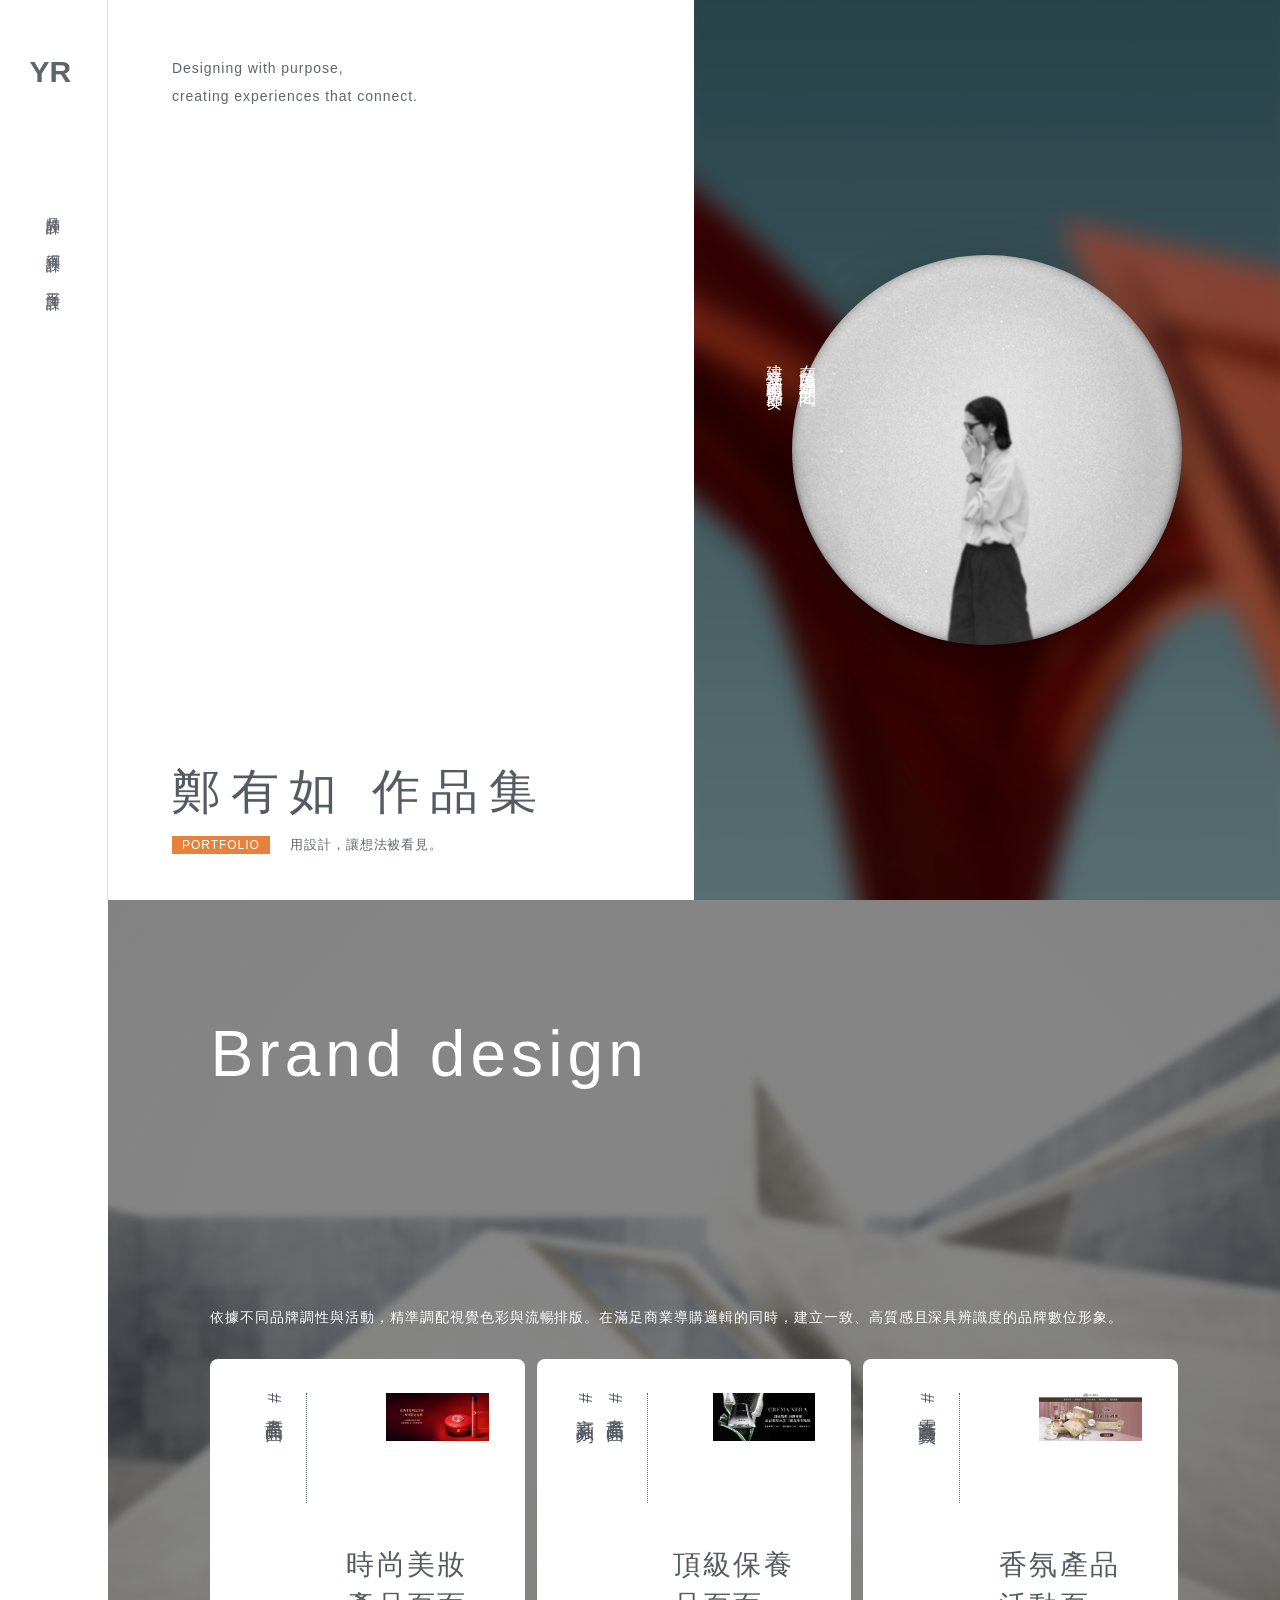
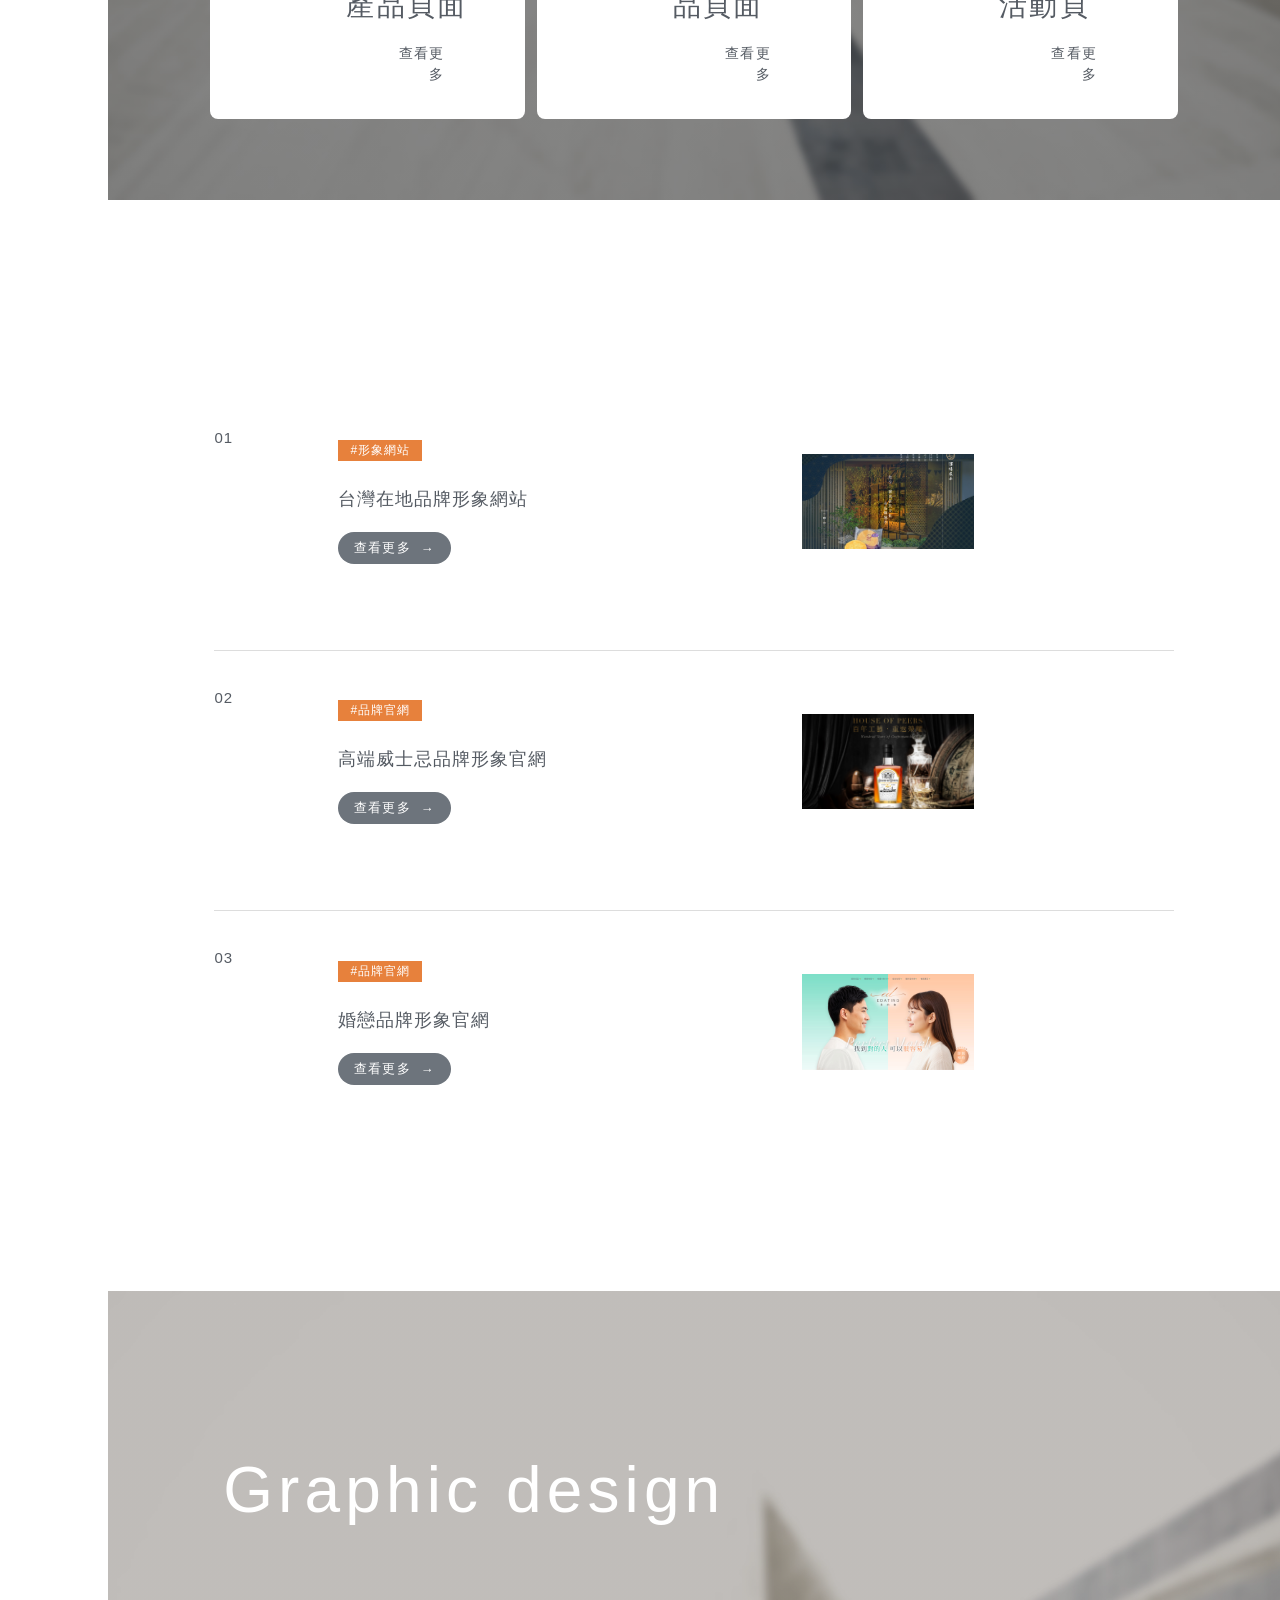
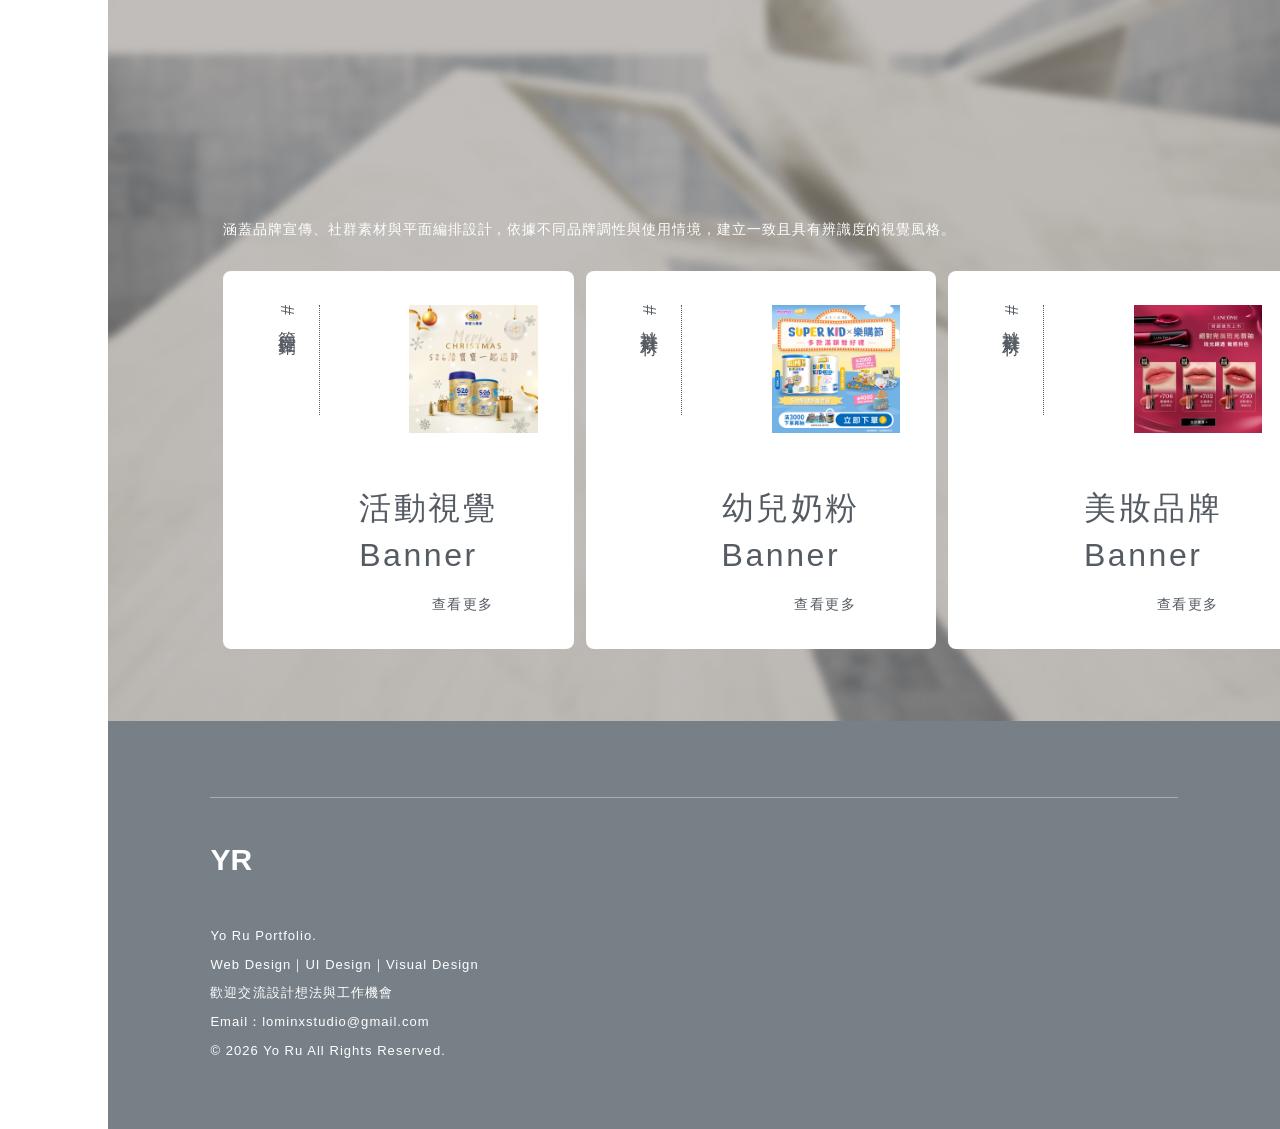
==== commit 4827081f: "Add files via upload" ====
--- a/yoru/index.html
+++ b/yoru/index.html
@@ -46,7 +46,7 @@
                     </h1>
 
                     <p>
-                        我是一名專注於品牌視覺與網頁設計的設計師，擅長將美感與使用者體驗結合，打造兼具視覺吸引力與功能性的頁面。
+                        我是鄭有如，一名專注於品牌視覺與網頁設計的設計師，擅長將美感與使用者體驗結合，打造兼具視覺吸引力與功能性的頁面。
                     </p>
 
                     <p>
@@ -192,7 +192,7 @@
             <h2 class="design-section__title fade-up">Graphic design</h2>
 
             <div class="design-section__desc fade-up">
-                涵蓋品牌宣傳、社群素材與平面編排設計，依據不同品牌調性與使用情境，<br>建立一致且具有辨識度的視覺風格。
+                涵蓋品牌宣傳、社群素材與平面編排設計，依據不同品牌調性與使用情境，建立一致且具有辨識度的視覺風格。
             </div>
 
             <div class="banner-design__carousel" aria-label="Graphic design slider">
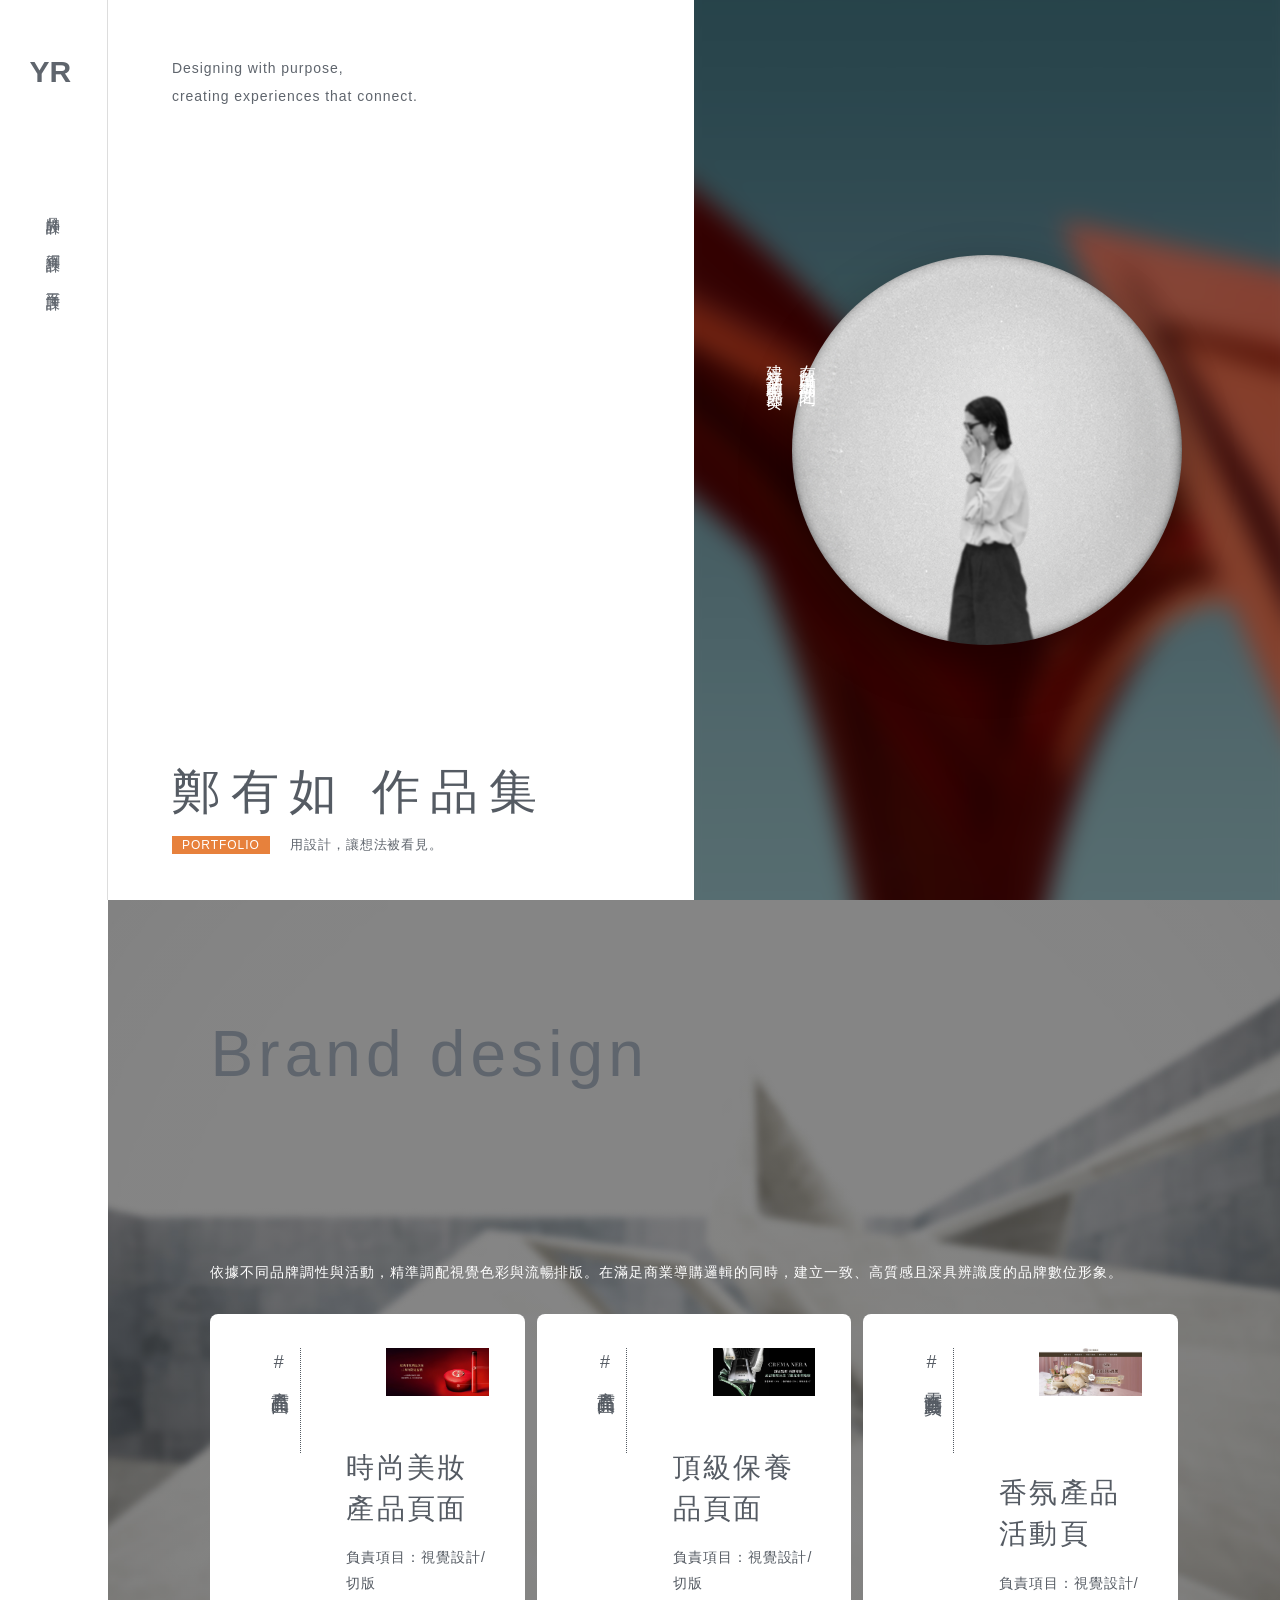
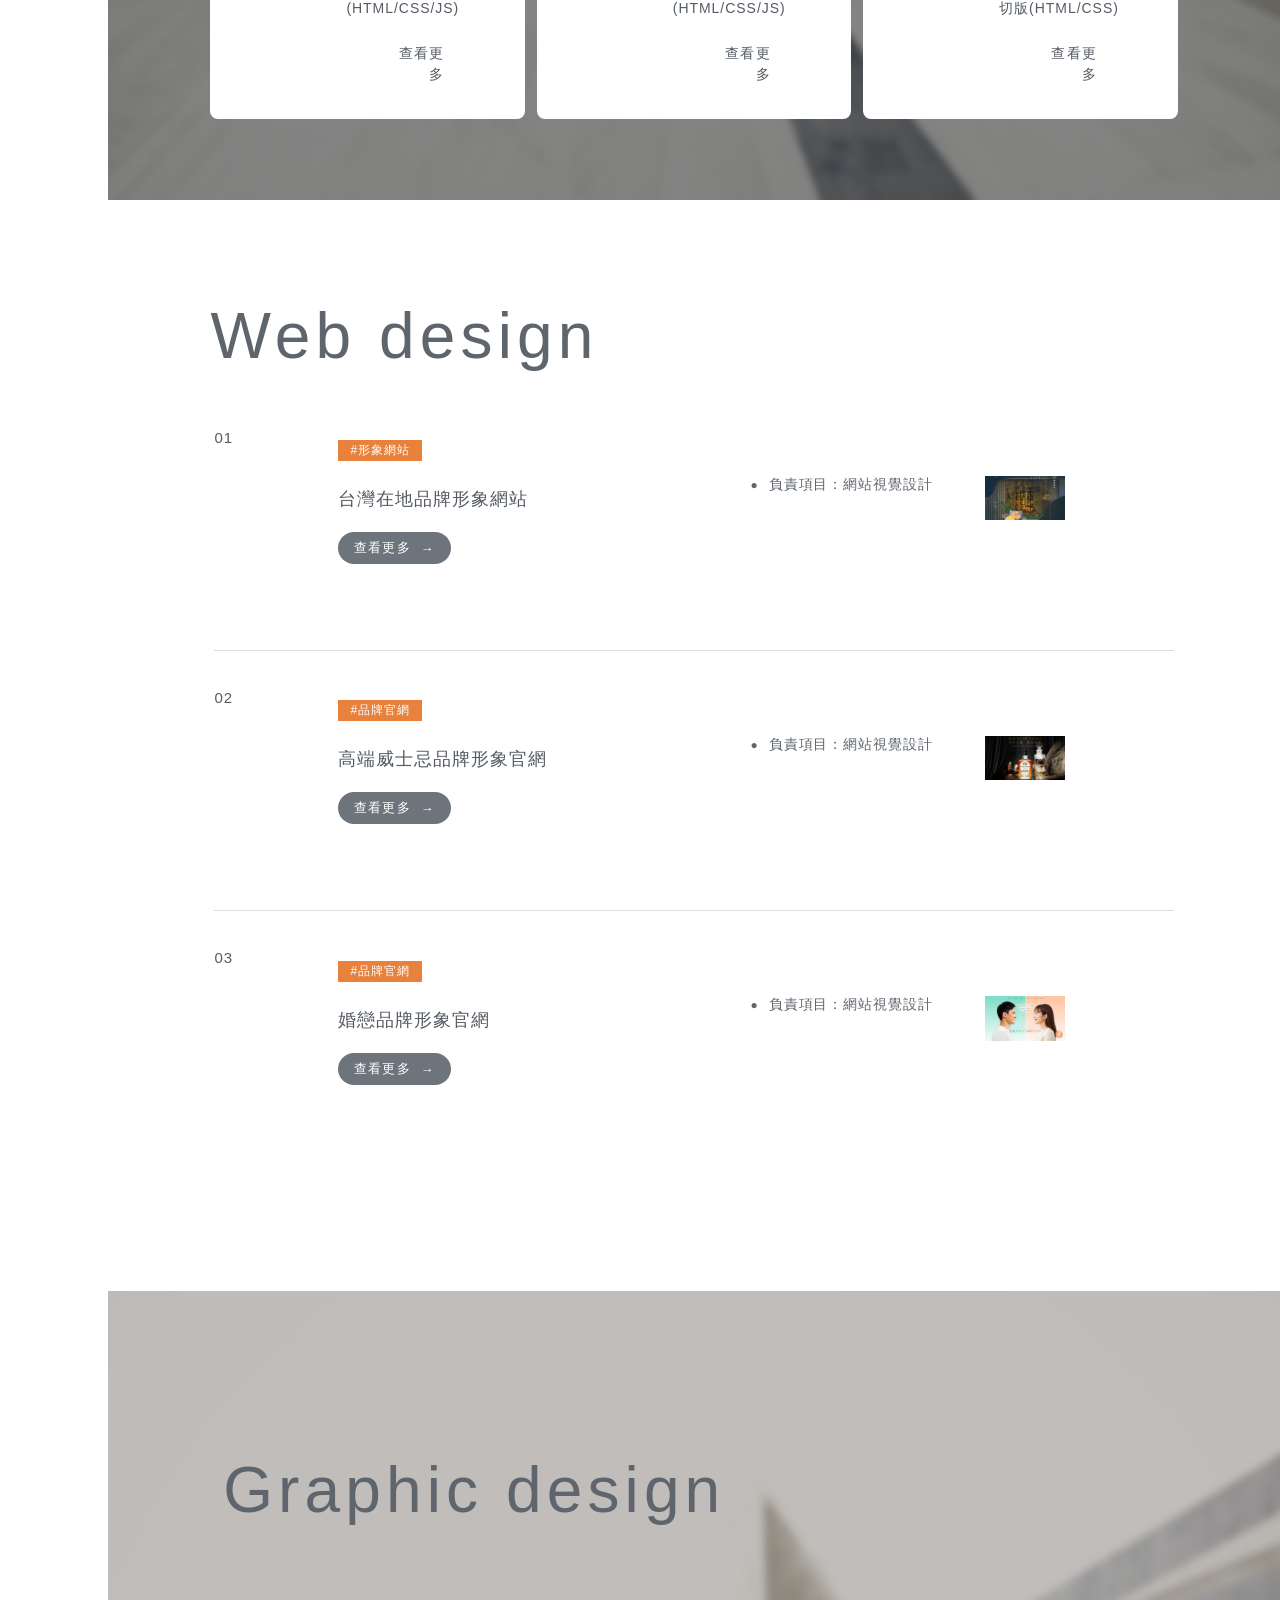
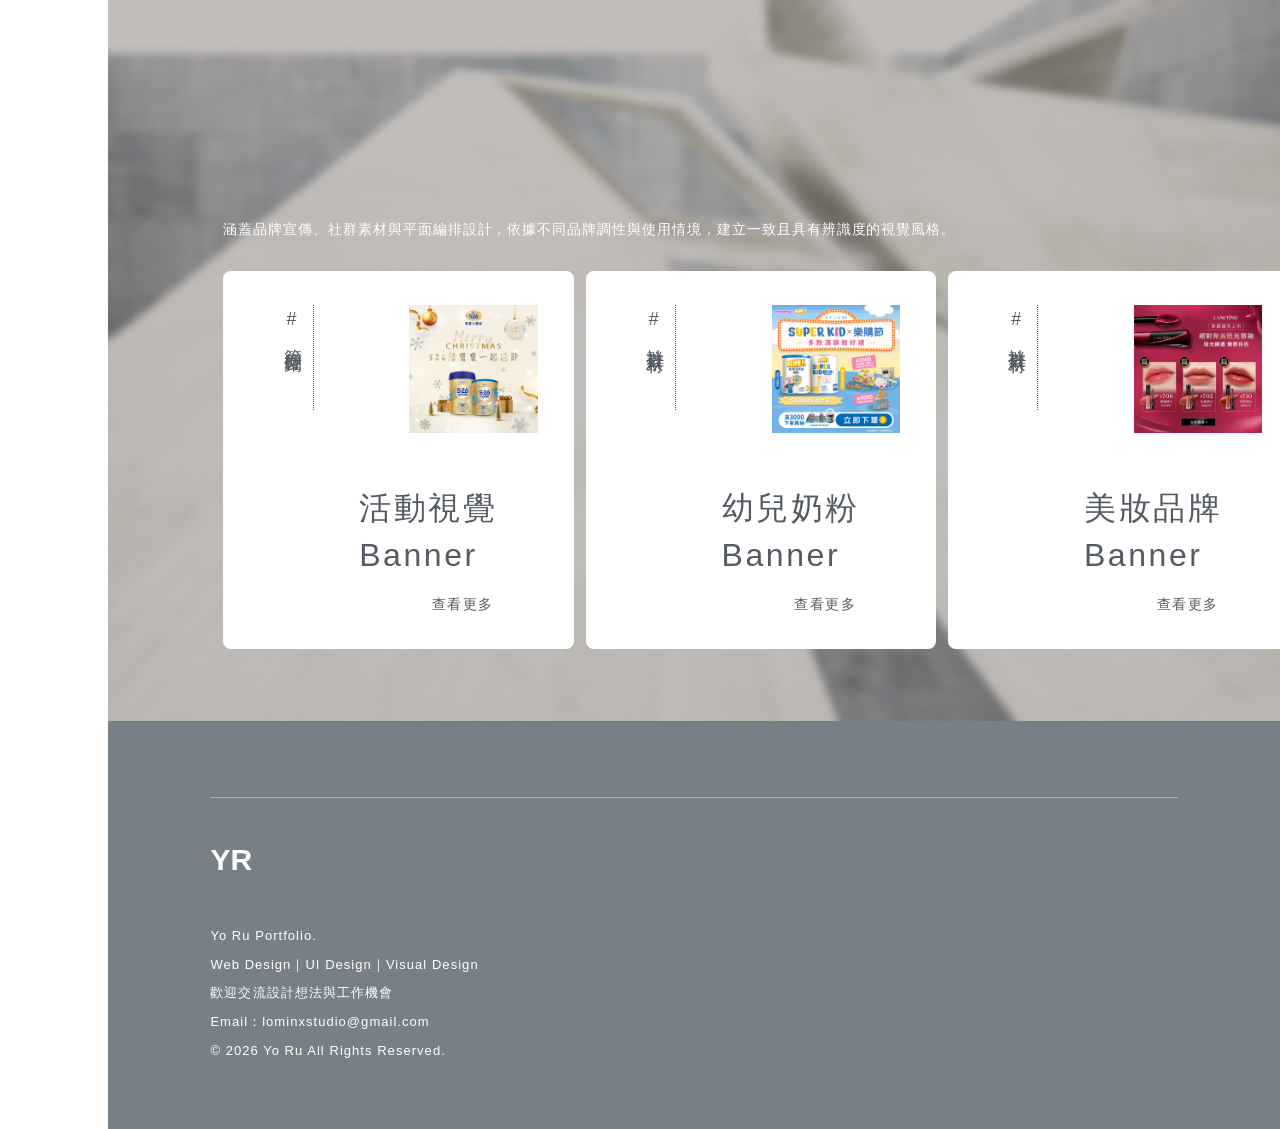
==== commit 32598dba: "Add files via upload" ====
--- a/yoru/index.html
+++ b/yoru/index.html
@@ -80,27 +80,28 @@
                 <div class="design-card-list" aria-label="Brand design list">
                     <!-- 01 -->
                     <article class="brand-card info-card fade-up" data-popup-mode="long" data-popup-title="時尚美妝產品頁面" data-popup-tags="#產品頁面" data-popup-price="時尚美妝產品頁面" data-popup-address="" data-popup-img="images/brand-01.jpg" data-popup-text="以品牌經典紅色作為主視覺核心，延伸產品特色與高級彩妝形象，規劃完整的頁面架構。透過產品展示、色號導覽、形象視覺與影片內容的整合，建立清晰的瀏覽動線，提升品牌識別度與產品吸引力。">
-                        <div class="info-card__tags brand-card__tags">#產品頁面</div>
+                        <div class="info-card__tags brand-card__tags">
+                            <span class="hash">#</span>產品頁面</div>
                         <div class="info-card__body brand-card__body">
                             <button type="button" class="info-card__image brand-card__image" data-popup-open aria-label="時尚美妝產品頁面 查看更多">
                                 <img src="images/brand-cover-01.jpg" alt="時尚美妝產品頁面">
                             </button>
                             <div class="info-card__title brand-card__title">時尚美妝產品頁面</div>
-                            <!-- <div class="info-card__meta brand-card__meta"></div> -->
+                            <div class="info-card__meta brand-card__meta">負責項目：視覺設計/切版(HTML/CSS/JS)</div>
                             <button type="button" class="info-card__link brand-card__link" data-popup-open>
                                 查看更多<span class="info-card__link-icon">→</span>
                             </button>
                         </div>
                     </article>
                     <!-- 02 -->
-                    <article class="brand-card info-card fade-up" data-popup-mode="long" data-popup-title="頂級保養品頁面" data-popup-tags="#產品頁面&#10;#高訂系列" data-popup-price="頂級保養品頁面" data-popup-address="" data-popup-img="images/brand-02.jpg" data-popup-text="整體以尊爵黑為主調，融合充滿科技感的流線綠光，完美襯托出品牌的高奢質感。從產品、核心成分與膠原數據的科學實證，到模特兒立體拉提的視覺化呈現，將醫學數據轉為質感視覺，精準擊中高端客群。">
-                        <div class="info-card__tags brand-card__tags">#產品頁面<br>#高訂系列</div>
+                    <article class="brand-card info-card fade-up" data-popup-mode="long" data-popup-title="頂級保養品頁面" data-popup-tags="#產品頁面" data-popup-price="頂級保養品頁面" data-popup-address="" data-popup-img="images/brand-02.jpg" data-popup-text="整體以尊爵黑為主調，融合充滿科技感的流線綠光，完美襯托出品牌的高奢質感。從產品、核心成分與膠原數據的科學實證，到模特兒立體拉提的視覺化呈現，將醫學數據轉為質感視覺，精準擊中高端客群。">
+                        <div class="info-card__tags brand-card__tags"><span class="hash">#</span>產品頁面</div>
                         <div class="info-card__body brand-card__body">
                             <button type="button" class="info-card__image brand-card__image" data-popup-open aria-label="頂級保養品頁面 查看更多">
                                 <img src="images/brand-cover-02.jpg" alt="頂級保養品頁面">
                             </button>
                             <div class="info-card__title brand-card__title">頂級保養品頁面</div>
-                            <!-- <div class="info-card__meta brand-card__meta"></div> -->
+                            <div class="info-card__meta brand-card__meta">負責項目：視覺設計/切版(HTML/CSS/JS)</div>
                             <button type="button" class="info-card__link brand-card__link" data-popup-open>
                                 查看更多<span class="info-card__link-icon">→</span>
                             </button>
@@ -108,13 +109,13 @@
                     </article>
                     <!-- 03 -->
                     <article class="brand-card info-card fade-up" data-popup-mode="long" data-popup-title="香氛產品活動頁" data-popup-tags="#電商活動頁" data-popup-price="香氛產品活動頁" data-popup-address="" data-popup-img="images/brand-03.jpg" data-popup-text="視覺延續品牌古典優雅風格，以細緻花卉與柔和金調烘托奢華感。排版採清晰的促銷導購邏輯：從頂部強烈吸睛的 618 限時優惠，到中段強打組合推薦、經典贈禮、植系髮肌與人氣沐浴系列，並透過統一的「立即搶購」按鈕優化使用者路徑，兼顧美感與實用導購。">
-                        <div class="info-card__tags brand-card__tags">#電商活動頁</div>
+                        <div class="info-card__tags brand-card__tags"><span class="hash">#</span>電商活動頁</div>
                         <div class="info-card__body brand-card__body">
                             <button type="button" class="info-card__image brand-card__image" data-popup-open aria-label="香氛產品活動頁 查看更多">
                                 <img src="images/brand-cover-03.jpg" alt="香氛產品活動頁">
                             </button>
                             <div class="info-card__title brand-card__title">香氛產品活動頁</div>
-                            <!-- <div class="info-card__meta brand-card__meta"></div> -->
+                            <div class="info-card__meta brand-card__meta">負責項目：視覺設計/切版(HTML/CSS)</div>
                             <button type="button" class="info-card__link brand-card__link" data-popup-open>
                                 查看更多<span class="info-card__link-icon">→</span>
                             </button>
@@ -140,7 +141,7 @@
                     </div>
 
                     <div class="web-work__media">
-                        <!-- <div class="web-work__location"></div> -->
+                        <div class="web-work__location">負責項目：網站視覺設計</div>
                         <div class="web-work__images">
                             <img src="images/project-cover-01.jpg" alt="台灣在地品牌形象網站封面">
 
@@ -159,7 +160,7 @@
                     </div>
 
                     <div class="web-work__media">
-                        <!-- <div class="web-work__location"></div> -->
+                        <div class="web-work__location">負責項目：網站視覺設計</div>
                         <div class="web-work__images">
                             <img src="images/project-cover-02.jpg" alt="高端威士忌品牌形象官網封面">
                         </div>
@@ -176,7 +177,8 @@
                     </div>
 
                     <div class="web-work__media">
-                        <!-- <div class="web-work__location"></div> -->
+
+                        <div class="web-work__location">負責項目：網站視覺設計</div>
                         <div class="web-work__images">
                             <img src="images/project-cover-03.jpg" alt="婚戀品牌形象官網封面">
                         </div>
@@ -199,7 +201,7 @@
                 <div class="banner-design__list">
                     <!-- 01 -->
                     <article class="banner-card info-card fade-up" data-popup-title="活動視覺 Banner" data-popup-tags="#節慶行銷" data-popup-price="活動視覺 Banner" data-popup-address="" data-popup-img="images/banner-01.jpg" data-popup-text="運用品牌代表性的金色系結合聖誕節慶元素，建立高質感且溫暖的視覺氛圍。透過產品主體聚焦、留白配置與層次化裝飾素材，提升畫面閱讀性，同時強化品牌形象。">
-                        <div class="info-card__tags banner-card__tags">#節慶行銷</div>
+                        <div class="info-card__tags banner-card__tags"><span class="hash">#</span>節慶行銷</div>
                         <div class="info-card__body banner-card__body">
                             <button type="button" class="info-card__image banner-card__image" data-popup-open aria-label="活動視覺 Banner 查看更多">
                                 <img src="images/banner-01.jpg" alt="活動視覺 Banner">
@@ -213,7 +215,7 @@
                     </article>
                     <!-- 02 -->
                     <article class="banner-card info-card fade-up" data-popup-title="幼兒奶粉 Banner" data-popup-tags="#社群素材" data-popup-price="幼兒奶粉 Banner" data-popup-address="" data-popup-img="images/banner-02.jpg" data-popup-text="以柔和配色與乾淨編排，建立安心、溫和的母嬰品牌形象。">
-                        <div class="info-card__tags banner-card__tags">#社群素材</div>
+                        <div class="info-card__tags banner-card__tags"><span class="hash">#</span>社群素材</div>
                         <div class="info-card__body banner-card__body">
                             <button type="button" class="info-card__image banner-card__image" data-popup-open aria-label="幼兒奶粉 Banner 查看更多">
                                 <img src="images/banner-02.jpg" alt="幼兒奶粉 Banner">
@@ -227,7 +229,7 @@
                     </article>
                     <!-- 03 -->
                     <article class="banner-card info-card fade-up" data-popup-title="美妝品牌 Banner" data-popup-tags="#社群素材" data-popup-price="美妝品牌 Banner" data-popup-address="" data-popup-img="images/banner-03.jpg" data-popup-text="以產品主色延伸整體視覺氛圍，透過產品聚焦、資訊編排與層級規劃，強化活動訊息傳達，提升品牌辨識度與購買意願。">
-                        <div class="info-card__tags banner-card__tags">#社群素材</div>
+                        <div class="info-card__tags banner-card__tags"><span class="hash">#</span>社群素材</div>
                         <div class="info-card__body banner-card__body">
                             <button type="button" class="info-card__image banner-card__image" data-popup-open aria-label="美妝品牌 Banner 查看更多">
                                 <img src="images/banner-03.jpg" alt="美妝品牌 Banner">
--- a/yoru/css/framework.css
+++ b/yoru/css/framework.css
@@ -331,9 +331,16 @@
         width: 44px;
         height: 44px;
     }
+    .footer__inner {
+        display: flex;
+        flex-direction: column;
+        justify-content: center;
+        align-items: center;
+    }
     .footer__logo {
         margin-left: auto;
         margin-right: auto;
+        width: auto;
     }
     .footer__small {
         text-align: center;
--- a/yoru/css/home.css
+++ b/yoru/css/home.css
@@ -91,8 +91,10 @@
 
 .hero-about {
     position: absolute;
-    left: 17vw;
-    top: 22vh;
+    /* left: 17vw;
+    top: 22vh; */
+    left: 8vw;
+    top: 18vh;
     width: min(420px, 48vw);
     opacity: 0;
     transform: translateY(36px);
@@ -214,7 +216,7 @@
 
 .design-section {
     min-height: 100vh;
-    color: #fff;
+    /* color: #fff; */
 }
 
 .design-section__title {
@@ -273,13 +275,20 @@
     text-orientation: mixed;
     justify-self: center;
     align-self: start;
-    padding-right: 18px;
+    /* padding-right: 18px; */
+    padding-right: 6px;
     border-right: 1px dotted currentColor;
     font-size: 18px;
     line-height: 1.65;
     letter-spacing: .12em;
     color: #555b63;
-    min-height: 110px;
+    /* min-height: 110px; */
+    min-height: 105px;
+}
+
+.info-card__tags .hash {
+    writing-mode: horizontal-tb;
+    display: inline-block;
 }
 
 .info-card__body {
@@ -716,7 +725,8 @@
         grid-template-columns: 48% 52%;
     }
     .hero-about {
-        left: 10vw;
+        /* left: 10vw; */
+        left: 3vw;
         width: min(420px, 66vw);
     }
     .web-work {
@@ -828,7 +838,7 @@
     }
     .info-card__tags {
         font-size: 16px;
-        padding-right: 14px;
+        /* padding-right: 14px; */
     }
     .info-card__image,
     .info-card__link {
@@ -895,7 +905,7 @@
     }
     .info-card__tags {
         font-size: 15px;
-        padding-right: 12px;
+        /* padding-right: 12px; */
         min-height: 96px;
     }
     .info-card__image,
